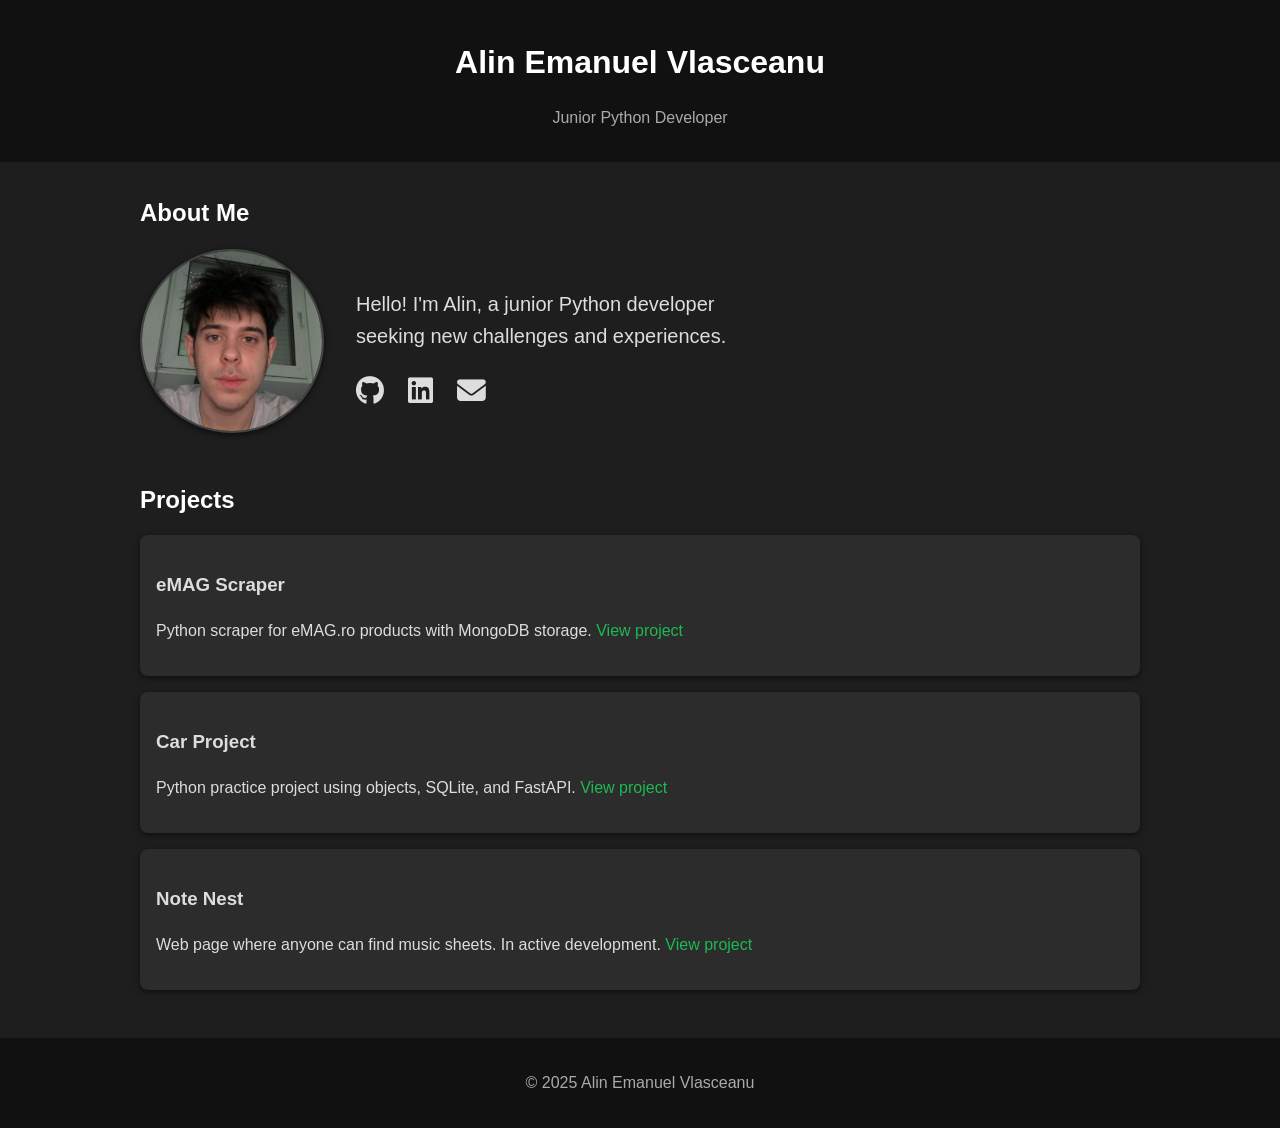
==== index.html @ d456088d "Update and rename home.html to index.html" ====
<!DOCTYPE html>
<html lang="en">
<head>
  <link rel="stylesheet" href="https://cdnjs.cloudflare.com/ajax/libs/font-awesome/6.5.0/css/all.min.css">
  <meta charset="UTF-8" />
  <meta name="viewport" content="width=device-width, initial-scale=1.0" />
  <title>My Portfolio</title>
  <style>
    /* General */
    body {
      font-family: Arial, sans-serif;
      margin: 0;
      line-height: 1.6;
      background: #1e1e1e; /* dark background */
      color: #ddd; /* light text */
    }

    header {
      background: #111;
      color: #fff;
      padding: 1rem 2rem;
      text-align: center;
    }

    header p {
      color: #aaa;
      margin-top: 0.3rem;
    }

    .container {
      max-width: 1000px;
      margin: 2rem auto;
      padding: 0 1rem;
    }

    h1, h2 {
      margin-bottom: 1rem;
      color: #fff;
    }

    section {
      margin-bottom: 3rem;
    }

    /* About section */
    .about {
      display: flex;
      align-items: center;
      gap: 2rem;
      flex-wrap: wrap;
      margin-top: 1rem;
    }

    .about img {
      width: 180px;
      height: 180px;
      border-radius: 50%;
      object-fit: cover;
      box-shadow: 0 2px 6px rgba(0,0,0,0.6);
      border: 2px solid #444;
    }

    .about-text p {
      font-size: 1.25rem;
      line-height: 1.6;
      margin-bottom: 1rem;
    }

    /* Social icons */
    .social-icons a {
      text-decoration: none;
      color: #ddd;
      margin-right: 1rem;
      font-size: 1.8rem;
      transition: color 0.3s;
    }

    .social-icons a:hover { opacity: 0.8; }
    .social-icons a:nth-child(1):hover { color: #000; } /* GitHub black on hover */
    .social-icons a:nth-child(2):hover { color: #0077b5; } /* LinkedIn blue */
    .social-icons a:nth-child(3):hover { color: #d44638; } /* Gmail red */

    /* Projects */
    .project {
      background: #2c2c2c; /* darker gray */
      padding: 1rem;
      margin-bottom: 1rem;
      border-radius: 8px;
      box-shadow: 0 2px 6px rgba(0,0,0,0.5);
    }

    .project a {
      color: #1db954; /* green links */
      text-decoration: none;
    }

    .project a:hover {
      text-decoration: underline;
    }

    /* Footer */
    footer {
      text-align: center;
      background: #111;
      color: #aaa;
      padding: 1rem;
      margin-top: 2rem;
    }
  </style>
</head>
<body>
<header>
  <h1>Alin Emanuel Vlasceanu</h1>
  <p>Junior Python Developer</p>
</header>
<div class="container">
  <section id="about">
    <h2>About Me</h2>
    <div class="about">
      <img src="124936484.jpg" alt="My Photo">
      <div class="about-text">
        <p>
          Hello! I'm Alin, a junior Python developer<br>
          seeking new challenges and experiences.
        </p>
        <div class="social-icons">
          <a href="https://github.com/AlinCqe" target="_blank">
            <i class="fab fa-github"></i>
          </a>
          <a href="https://www.linkedin.com/in/alin-emanuel-vlasceanu-a60a152b3/" target="_blank">
            <i class="fab fa-linkedin"></i>
          </a>
          <a href="mailto:alinemanuelv@gmail.com" target="_blank">
            <i class="fas fa-envelope"></i>
          </a>
        </div>
      </div>
    </div>
  </section>

  <section id="projects">
    <h2>Projects</h2>
    <div class="project">
      <h3>eMAG Scraper</h3>
      <p>Python scraper for eMAG.ro products with MongoDB storage. <a href="https://github.com/AlinCqe/eMAG-scraper">View project</a></p>
    </div>
    <div class="project">
      <h3>Car Project</h3>
      <p>Python practice project using objects, SQLite, and FastAPI. <a href="https://github.com/AlinCqe/car-project">View project</a></p>
    </div>
    <div class="project">
      <h3>Note Nest</h3>
      <p>Web page where anyone can find music sheets. In active development. <a href="https://github.com/AlinCqe/Note-Nest">View project</a></p>
    </div>
  </section>
</div>

<footer>
  <p>&copy; 2025 Alin Emanuel Vlasceanu</p>
</footer>
</body>
</html>
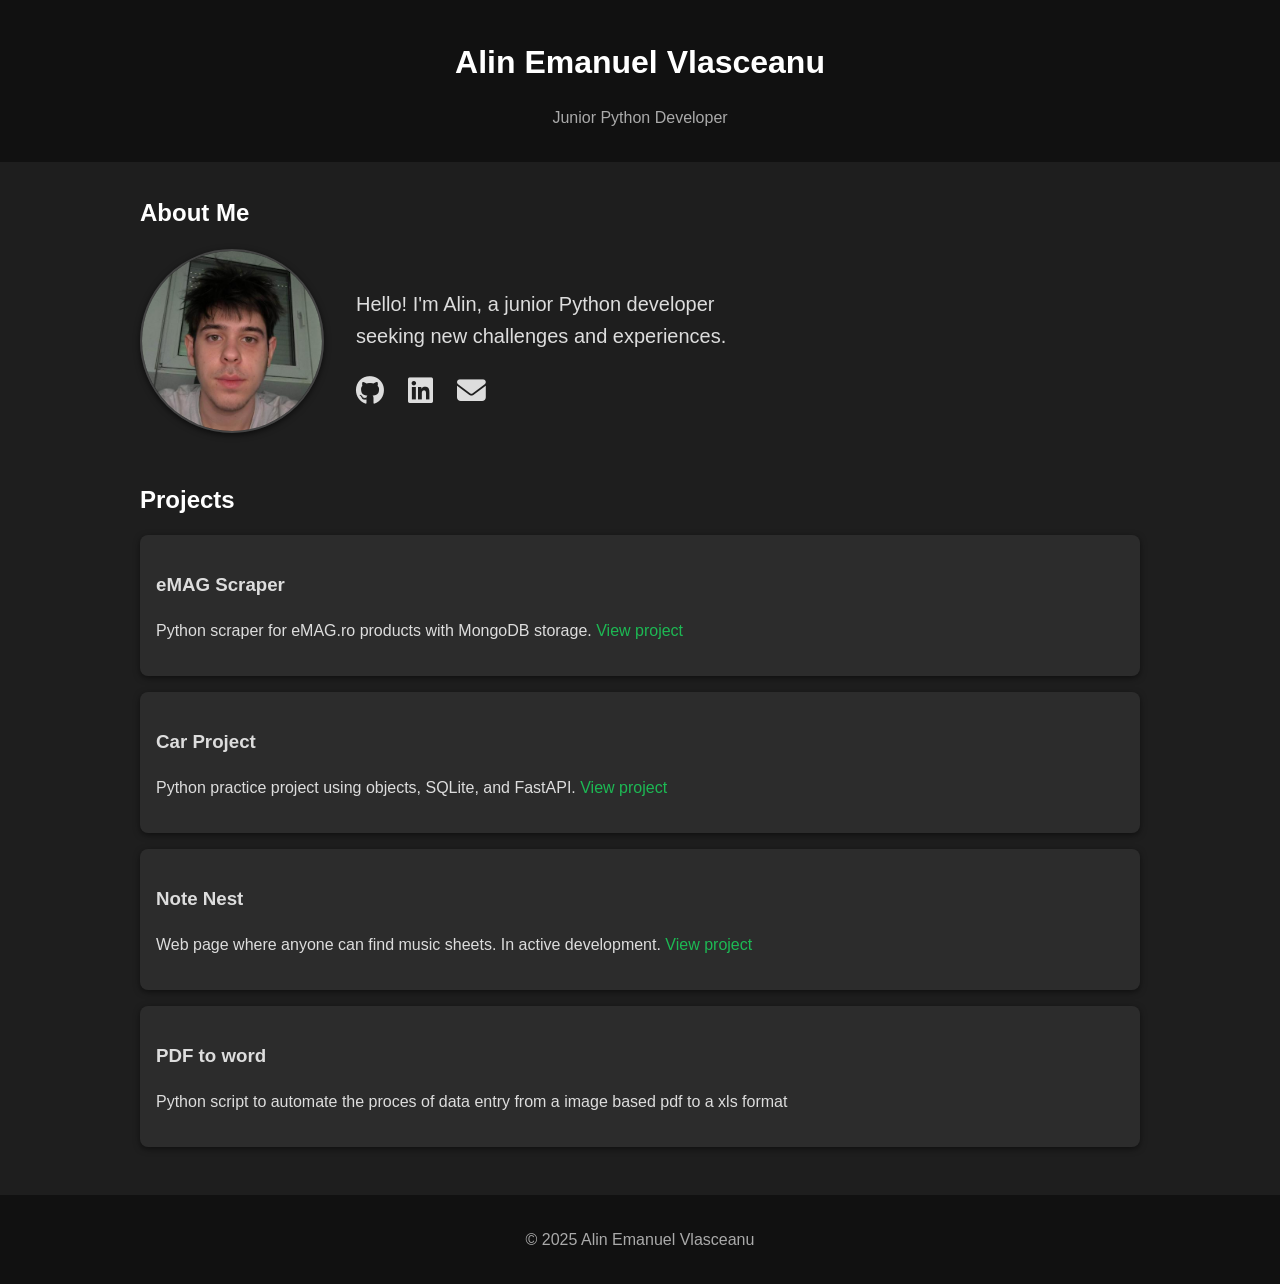
==== commit 5b0f5c38: "Update projects section in index.html Added a new project section for 'PDF to word' script." ====
--- a/index.html
+++ b/index.html
@@ -152,6 +152,10 @@
       <h3>Note Nest</h3>
       <p>Web page where anyone can find music sheets. In active development. <a href="https://github.com/AlinCqe/Note-Nest">View project</a></p>
     </div>
+    <div class="project">
+      <h3>PDF to word</h3>
+      <p>Python script to automate the proces of data entry from a image based pdf to a xls format</p>
+    </div>
   </section>
 </div>
 
@@ -160,3 +164,4 @@
 </footer>
 </body>
 </html>
+
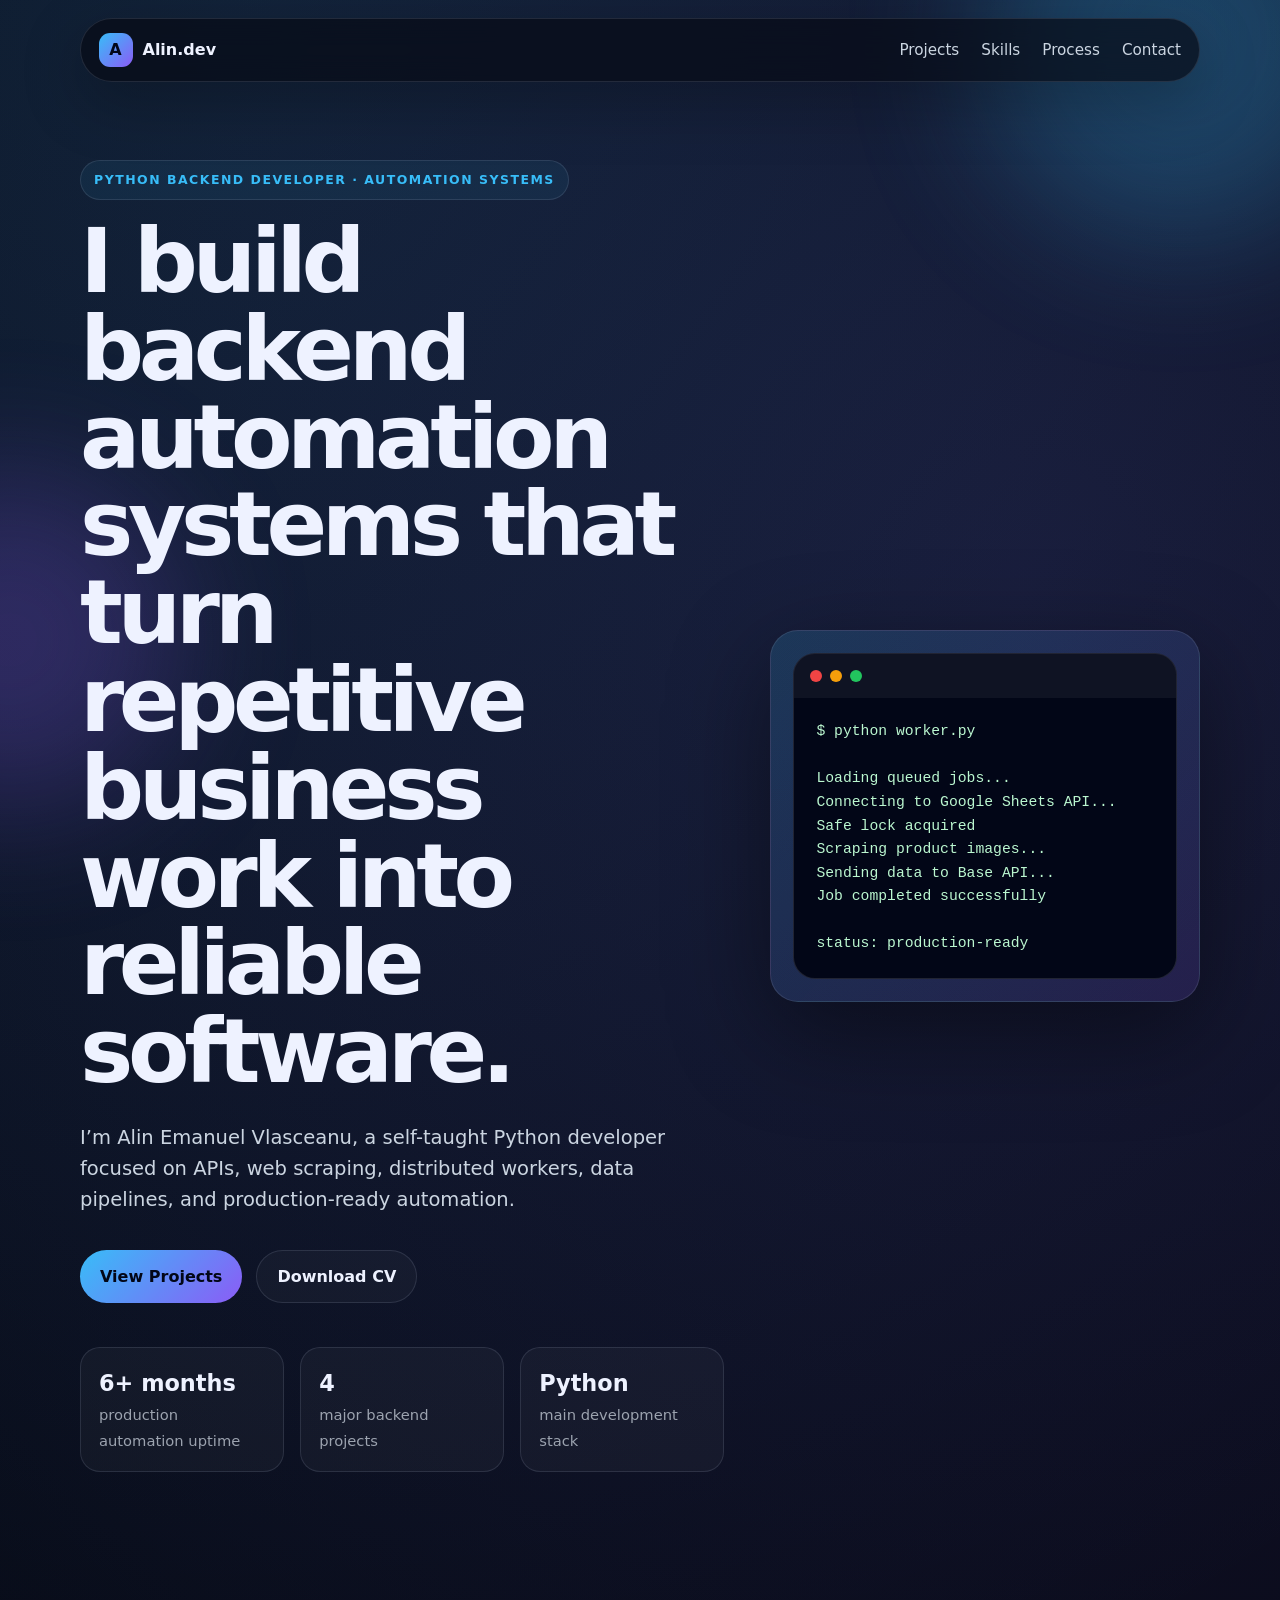
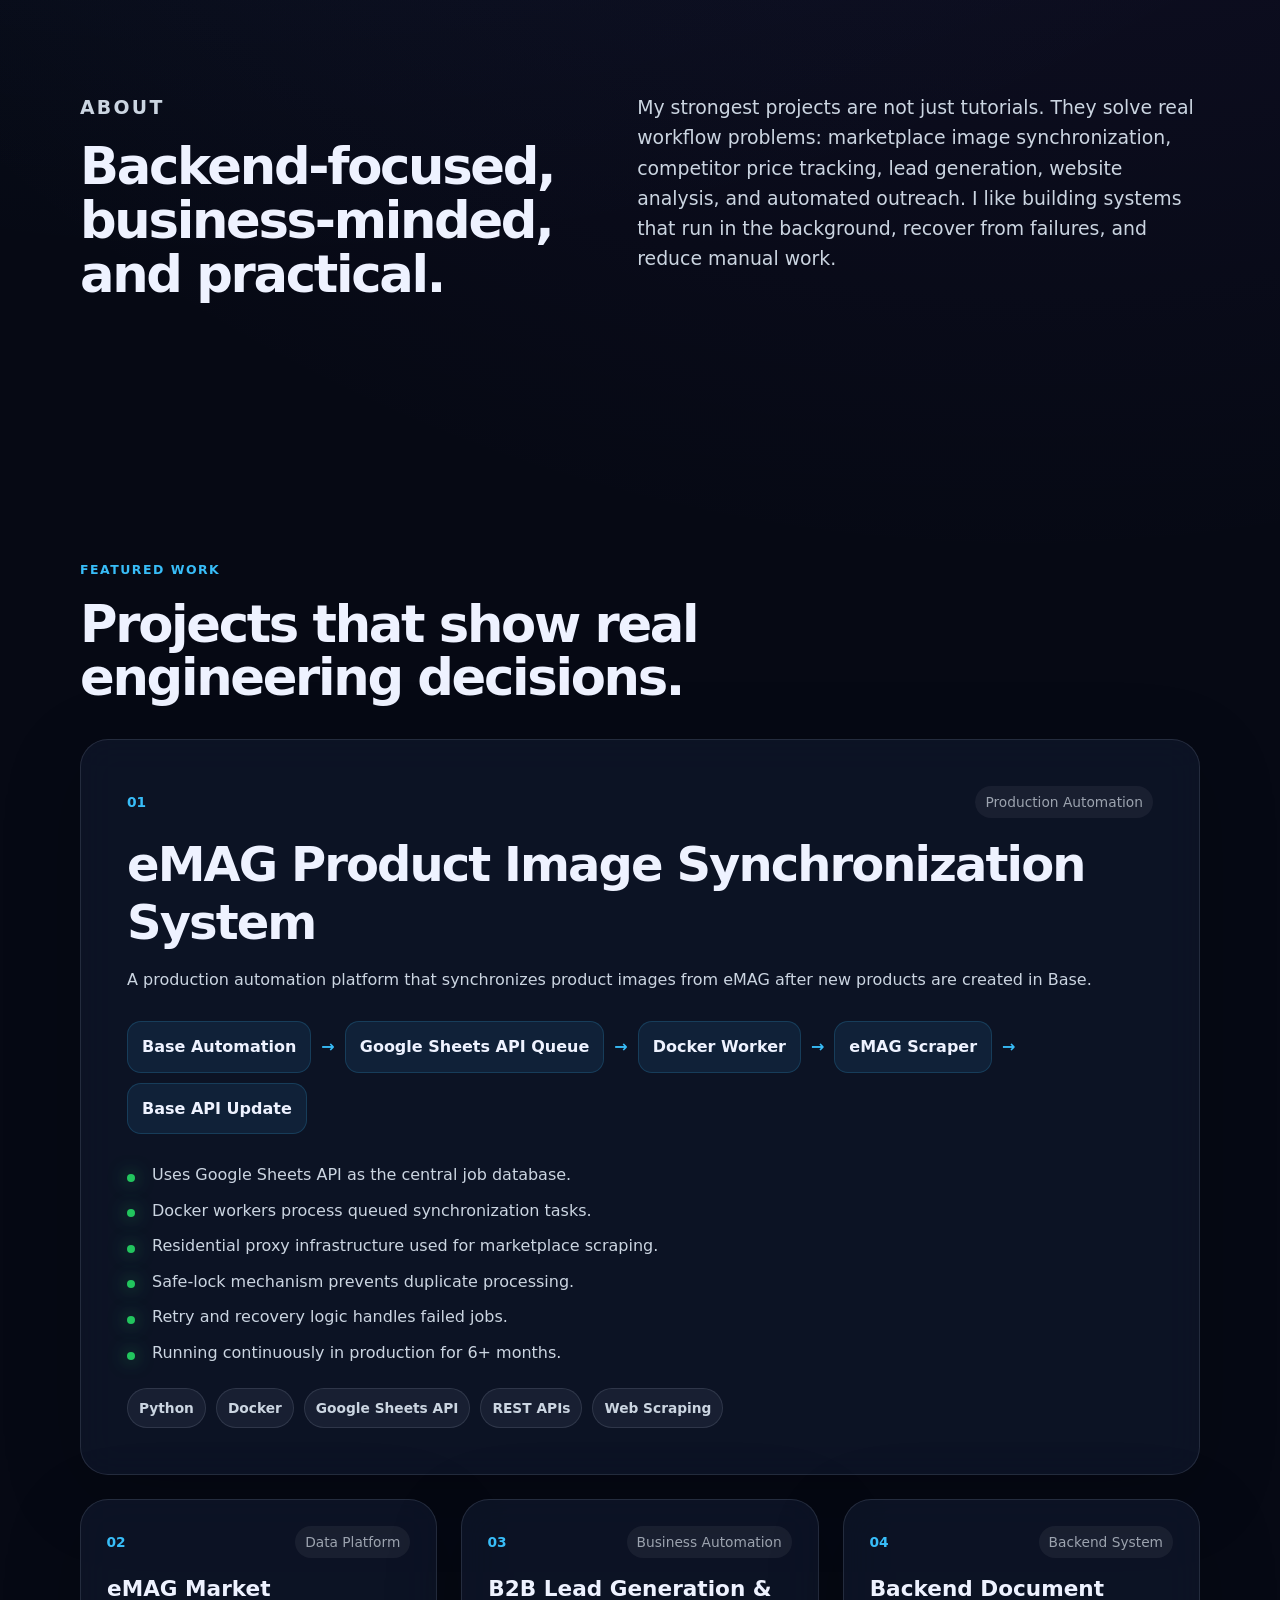
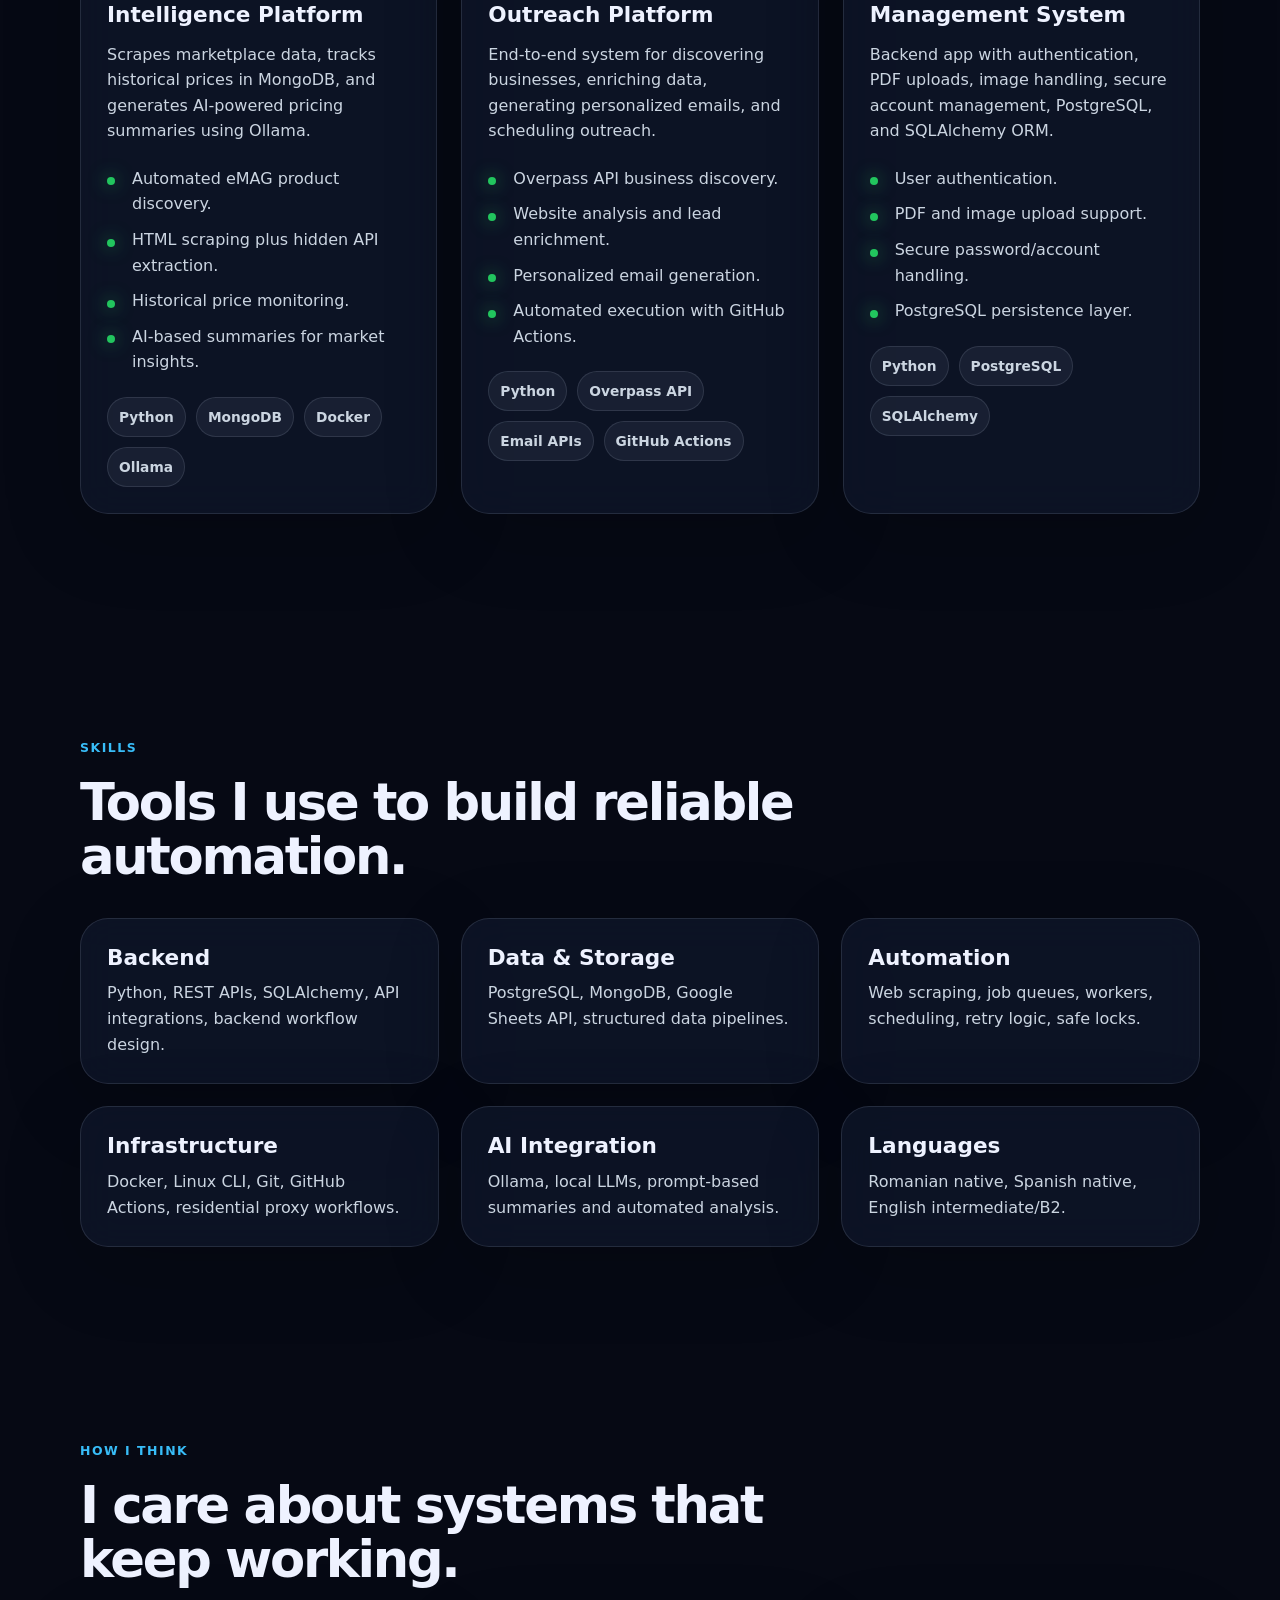
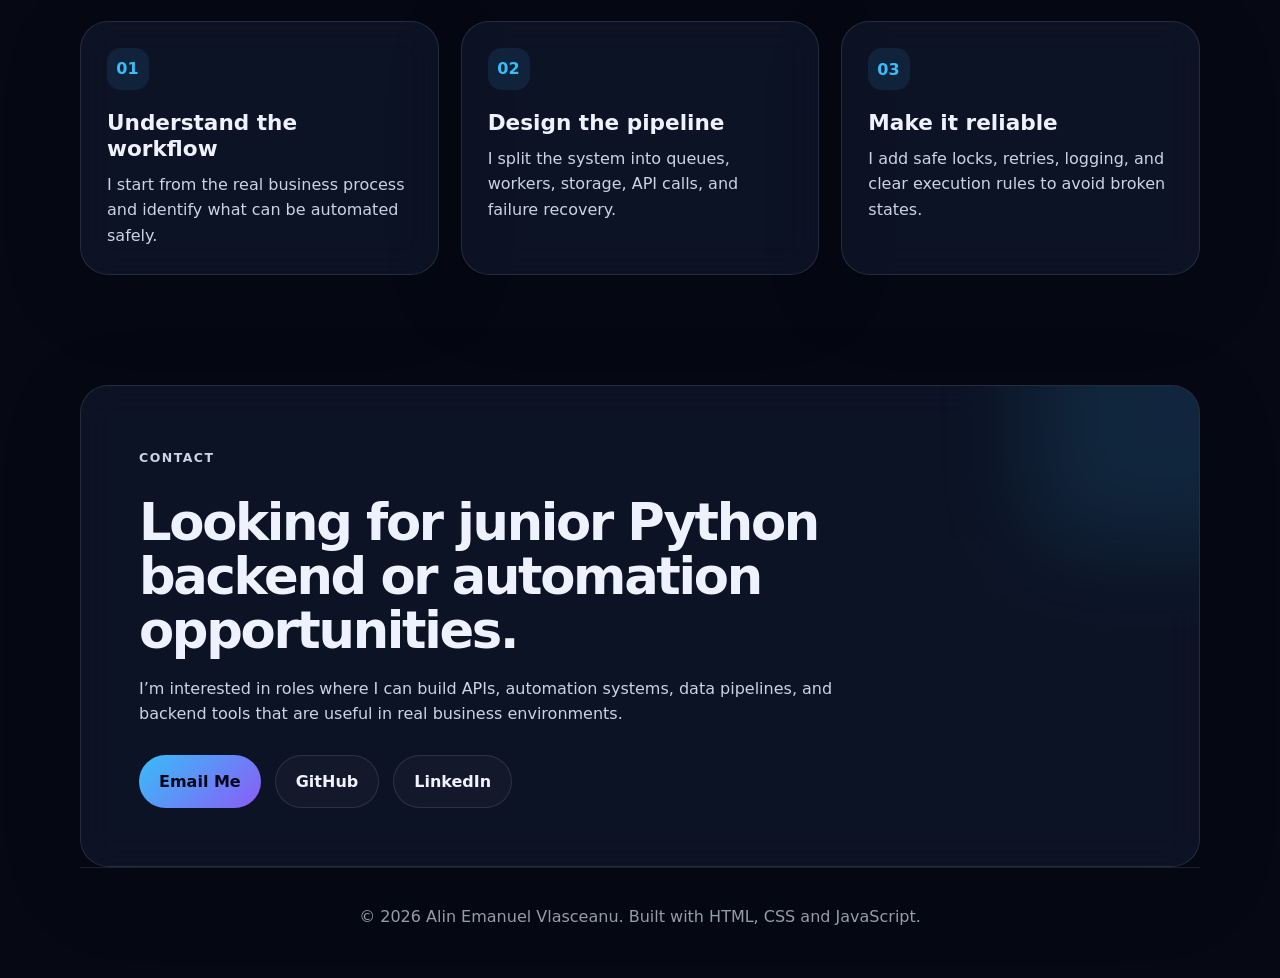
==== commit 5247bd96: "Initial commit" ====
--- a/index.html
+++ b/index.html
@@ -1,167 +1,308 @@
-<!DOCTYPE html>
-<html lang="en">
-<head>
-  <link rel="stylesheet" href="https://cdnjs.cloudflare.com/ajax/libs/font-awesome/6.5.0/css/all.min.css">
-  <meta charset="UTF-8" />
-  <meta name="viewport" content="width=device-width, initial-scale=1.0" />
-  <title>My Portfolio</title>
-  <style>
-    /* General */
-    body {
-      font-family: Arial, sans-serif;
-      margin: 0;
-      line-height: 1.6;
-      background: #1e1e1e; /* dark background */
-      color: #ddd; /* light text */
-    }
-
-    header {
-      background: #111;
-      color: #fff;
-      padding: 1rem 2rem;
-      text-align: center;
-    }
-
-    header p {
-      color: #aaa;
-      margin-top: 0.3rem;
-    }
-
-    .container {
-      max-width: 1000px;
-      margin: 2rem auto;
-      padding: 0 1rem;
-    }
-
-    h1, h2 {
-      margin-bottom: 1rem;
-      color: #fff;
-    }
-
-    section {
-      margin-bottom: 3rem;
-    }
-
-    /* About section */
-    .about {
-      display: flex;
-      align-items: center;
-      gap: 2rem;
-      flex-wrap: wrap;
-      margin-top: 1rem;
-    }
-
-    .about img {
-      width: 180px;
-      height: 180px;
-      border-radius: 50%;
-      object-fit: cover;
-      box-shadow: 0 2px 6px rgba(0,0,0,0.6);
-      border: 2px solid #444;
-    }
-
-    .about-text p {
-      font-size: 1.25rem;
-      line-height: 1.6;
-      margin-bottom: 1rem;
-    }
-
-    /* Social icons */
-    .social-icons a {
-      text-decoration: none;
-      color: #ddd;
-      margin-right: 1rem;
-      font-size: 1.8rem;
-      transition: color 0.3s;
-    }
-
-    .social-icons a:hover { opacity: 0.8; }
-    .social-icons a:nth-child(1):hover { color: #000; } /* GitHub black on hover */
-    .social-icons a:nth-child(2):hover { color: #0077b5; } /* LinkedIn blue */
-    .social-icons a:nth-child(3):hover { color: #d44638; } /* Gmail red */
-
-    /* Projects */
-    .project {
-      background: #2c2c2c; /* darker gray */
-      padding: 1rem;
-      margin-bottom: 1rem;
-      border-radius: 8px;
-      box-shadow: 0 2px 6px rgba(0,0,0,0.5);
-    }
-
-    .project a {
-      color: #1db954; /* green links */
-      text-decoration: none;
-    }
-
-    .project a:hover {
-      text-decoration: underline;
-    }
-
-    /* Footer */
-    footer {
-      text-align: center;
-      background: #111;
-      color: #aaa;
-      padding: 1rem;
-      margin-top: 2rem;
-    }
-  </style>
-</head>
-<body>
-<header>
-  <h1>Alin Emanuel Vlasceanu</h1>
-  <p>Junior Python Developer</p>
-</header>
-<div class="container">
-  <section id="about">
-    <h2>About Me</h2>
-    <div class="about">
-      <img src="124936484.jpg" alt="My Photo">
-      <div class="about-text">
-        <p>
-          Hello! I'm Alin, a junior Python developer<br>
-          seeking new challenges and experiences.
-        </p>
-        <div class="social-icons">
-          <a href="https://github.com/AlinCqe" target="_blank">
-            <i class="fab fa-github"></i>
-          </a>
-          <a href="https://www.linkedin.com/in/alin-emanuel-vlasceanu-a60a152b3/" target="_blank">
-            <i class="fab fa-linkedin"></i>
-          </a>
-          <a href="mailto:alinemanuelv@gmail.com" target="_blank">
-            <i class="fas fa-envelope"></i>
-          </a>
-        </div>
-      </div>
-    </div>
-  </section>
-
-  <section id="projects">
-    <h2>Projects</h2>
-    <div class="project">
-      <h3>eMAG Scraper</h3>
-      <p>Python scraper for eMAG.ro products with MongoDB storage. <a href="https://github.com/AlinCqe/eMAG-scraper">View project</a></p>
-    </div>
-    <div class="project">
-      <h3>Car Project</h3>
-      <p>Python practice project using objects, SQLite, and FastAPI. <a href="https://github.com/AlinCqe/car-project">View project</a></p>
-    </div>
-    <div class="project">
-      <h3>Note Nest</h3>
-      <p>Web page where anyone can find music sheets. In active development. <a href="https://github.com/AlinCqe/Note-Nest">View project</a></p>
-    </div>
-    <div class="project">
-      <h3>PDF to word</h3>
-      <p>Python script to automate the proces of data entry from a image based pdf to a xls format</p>
-    </div>
-  </section>
-</div>
-
-<footer>
-  <p>&copy; 2025 Alin Emanuel Vlasceanu</p>
-</footer>
-</body>
-</html>
-
+<!DOCTYPE html>
+<html lang="en">
+<head>
+  <meta charset="UTF-8" />
+  <meta name="viewport" content="width=device-width, initial-scale=1.0" />
+
+  <title>Alin Emanuel Vlasceanu | Python Backend Developer</title>
+
+  <meta name="description" content="Portfolio of Alin Emanuel Vlasceanu, Python Backend Developer focused on backend automation, web scraping, APIs, distributed workers, and data systems." />
+
+  <link rel="stylesheet" href="style.css" />
+</head>
+<body>
+
+  <div class="page-glow page-glow-one"></div>
+  <div class="page-glow page-glow-two"></div>
+
+  <header class="site-header">
+    <a href="#" class="brand">
+      <span class="brand-mark">A</span>
+      <span>Alin.dev</span>
+    </a>
+
+    <button class="menu-button" id="menuButton" aria-label="Open menu">
+      <span></span>
+      <span></span>
+    </button>
+
+    <nav class="nav" id="nav">
+      <a href="#projects">Projects</a>
+      <a href="#skills">Skills</a>
+      <a href="#process">Process</a>
+      <a href="#contact">Contact</a>
+    </nav>
+  </header>
+
+  <main>
+
+    <section class="hero section">
+      <div class="hero-content reveal">
+        <p class="pill">Python Backend Developer · Automation Systems</p>
+
+        <h1>
+          I build backend automation systems that turn repetitive business work into reliable software.
+        </h1>
+
+        <p class="hero-text">
+          I’m Alin Emanuel Vlasceanu, a self-taught Python developer focused on APIs,
+          web scraping, distributed workers, data pipelines, and production-ready automation.
+        </p>
+
+        <div class="hero-actions">
+          <a href="#projects" class="button primary">View Projects</a>
+          <a href="./Alin_Emanuel_Vlasceanu_CV_Professional.pdf" download class="button secondary">Download CV</a>
+        </div>
+
+        <div class="hero-stats">
+          <div>
+            <strong>6+ months</strong>
+            <span>production automation uptime</span>
+          </div>
+          <div>
+            <strong>4</strong>
+            <span>major backend projects</span>
+          </div>
+          <div>
+            <strong>Python</strong>
+            <span>main development stack</span>
+          </div>
+        </div>
+      </div>
+
+      <div class="hero-card reveal">
+        <div class="terminal">
+          <div class="terminal-top">
+            <span></span><span></span><span></span>
+          </div>
+          <pre><code>$ python worker.py
+
+Loading queued jobs...
+Connecting to Google Sheets API...
+Safe lock acquired
+Scraping product images...
+Sending data to Base API...
+Job completed successfully
+
+status: production-ready</code></pre>
+        </div>
+      </div>
+    </section>
+
+    <section class="section intro reveal">
+      <div class="section-heading">
+        <p class="eyebrow">About</p>
+        <h2>Backend-focused, business-minded, and practical.</h2>
+      </div>
+
+      <p>
+        My strongest projects are not just tutorials. They solve real workflow problems:
+        marketplace image synchronization, competitor price tracking, lead generation,
+        website analysis, and automated outreach. I like building systems that run in the
+        background, recover from failures, and reduce manual work.
+      </p>
+    </section>
+
+    <section id="projects" class="section">
+      <div class="section-heading reveal">
+        <p class="eyebrow">Featured Work</p>
+        <h2>Projects that show real engineering decisions.</h2>
+      </div>
+
+      <div class="project-showcase">
+
+        <article class="project-large reveal">
+          <div class="project-meta">
+            <span class="project-number">01</span>
+            <span class="project-type">Production Automation</span>
+          </div>
+
+          <h3>eMAG Product Image Synchronization System</h3>
+
+          <p>
+            A production automation platform that synchronizes product images from eMAG
+            after new products are created in Base.
+          </p>
+
+          <div class="architecture">
+            <div>Base Automation</div>
+            <span>→</span>
+            <div>Google Sheets API Queue</div>
+            <span>→</span>
+            <div>Docker Worker</div>
+            <span>→</span>
+            <div>eMAG Scraper</div>
+            <span>→</span>
+            <div>Base API Update</div>
+          </div>
+
+          <ul class="clean-list">
+            <li>Uses Google Sheets API as the central job database.</li>
+            <li>Docker workers process queued synchronization tasks.</li>
+            <li>Residential proxy infrastructure used for marketplace scraping.</li>
+            <li>Safe-lock mechanism prevents duplicate processing.</li>
+            <li>Retry and recovery logic handles failed jobs.</li>
+            <li>Running continuously in production for 6+ months.</li>
+          </ul>
+
+          <div class="tech-row">
+            <span>Python</span>
+            <span>Docker</span>
+            <span>Google Sheets API</span>
+            <span>REST APIs</span>
+            <span>Web Scraping</span>
+          </div>
+        </article>
+
+        <div class="project-grid">
+
+          <article class="project-card reveal">
+            <div class="project-meta">
+              <span class="project-number">02</span>
+              <span class="project-type">Data Platform</span>
+            </div>
+            <h3>eMAG Market Intelligence Platform</h3>
+            <p>
+              Scrapes marketplace data, tracks historical prices in MongoDB,
+              and generates AI-powered pricing summaries using Ollama.
+            </p>
+            <ul class="clean-list">
+              <li>Automated eMAG product discovery.</li>
+              <li>HTML scraping plus hidden API extraction.</li>
+              <li>Historical price monitoring.</li>
+              <li>AI-based summaries for market insights.</li>
+            </ul>
+            <div class="tech-row">
+              <span>Python</span><span>MongoDB</span><span>Docker</span><span>Ollama</span>
+            </div>
+          </article>
+
+          <article class="project-card reveal">
+            <div class="project-meta">
+              <span class="project-number">03</span>
+              <span class="project-type">Business Automation</span>
+            </div>
+            <h3>B2B Lead Generation & Outreach Platform</h3>
+            <p>
+              End-to-end system for discovering businesses, enriching data,
+              generating personalized emails, and scheduling outreach.
+            </p>
+            <ul class="clean-list">
+              <li>Overpass API business discovery.</li>
+              <li>Website analysis and lead enrichment.</li>
+              <li>Personalized email generation.</li>
+              <li>Automated execution with GitHub Actions.</li>
+            </ul>
+            <div class="tech-row">
+              <span>Python</span><span>Overpass API</span><span>Email APIs</span><span>GitHub Actions</span>
+            </div>
+          </article>
+
+          <article class="project-card reveal">
+            <div class="project-meta">
+              <span class="project-number">04</span>
+              <span class="project-type">Backend System</span>
+            </div>
+            <h3>Backend Document Management System</h3>
+            <p>
+              Backend app with authentication, PDF uploads, image handling,
+              secure account management, PostgreSQL, and SQLAlchemy ORM.
+            </p>
+            <ul class="clean-list">
+              <li>User authentication.</li>
+              <li>PDF and image upload support.</li>
+              <li>Secure password/account handling.</li>
+              <li>PostgreSQL persistence layer.</li>
+            </ul>
+            <div class="tech-row">
+              <span>Python</span><span>PostgreSQL</span><span>SQLAlchemy</span>
+            </div>
+          </article>
+
+        </div>
+      </div>
+    </section>
+
+    <section id="skills" class="section">
+      <div class="section-heading reveal">
+        <p class="eyebrow">Skills</p>
+        <h2>Tools I use to build reliable automation.</h2>
+      </div>
+
+      <div class="skills-grid">
+        <div class="skill reveal">
+          <h3>Backend</h3>
+          <p>Python, REST APIs, SQLAlchemy, API integrations, backend workflow design.</p>
+        </div>
+        <div class="skill reveal">
+          <h3>Data & Storage</h3>
+          <p>PostgreSQL, MongoDB, Google Sheets API, structured data pipelines.</p>
+        </div>
+        <div class="skill reveal">
+          <h3>Automation</h3>
+          <p>Web scraping, job queues, workers, scheduling, retry logic, safe locks.</p>
+        </div>
+        <div class="skill reveal">
+          <h3>Infrastructure</h3>
+          <p>Docker, Linux CLI, Git, GitHub Actions, residential proxy workflows.</p>
+        </div>
+        <div class="skill reveal">
+          <h3>AI Integration</h3>
+          <p>Ollama, local LLMs, prompt-based summaries and automated analysis.</p>
+        </div>
+        <div class="skill reveal">
+          <h3>Languages</h3>
+          <p>Romanian native, Spanish native, English intermediate/B2.</p>
+        </div>
+      </div>
+    </section>
+
+    <section id="process" class="section process">
+      <div class="section-heading reveal">
+        <p class="eyebrow">How I Think</p>
+        <h2>I care about systems that keep working.</h2>
+      </div>
+
+      <div class="process-grid">
+        <div class="process-step reveal">
+          <span>01</span>
+          <h3>Understand the workflow</h3>
+          <p>I start from the real business process and identify what can be automated safely.</p>
+        </div>
+        <div class="process-step reveal">
+          <span>02</span>
+          <h3>Design the pipeline</h3>
+          <p>I split the system into queues, workers, storage, API calls, and failure recovery.</p>
+        </div>
+        <div class="process-step reveal">
+          <span>03</span>
+          <h3>Make it reliable</h3>
+          <p>I add safe locks, retries, logging, and clear execution rules to avoid broken states.</p>
+        </div>
+      </div>
+    </section>
+
+    <section id="contact" class="section contact reveal">
+      <p class="eyebrow">Contact</p>
+      <h2>Looking for junior Python backend or automation opportunities.</h2>
+      <p>
+        I’m interested in roles where I can build APIs, automation systems,
+        data pipelines, and backend tools that are useful in real business environments.
+      </p>
+
+      <div class="contact-actions">
+        <a class="button primary" href="mailto:alinemanuelv@gmail.com">Email Me</a>
+        <a class="button secondary" href="https://github.com/AlinCqe" target="_blank" rel="noopener">GitHub</a>
+        <a class="button secondary" href="https://www.linkedin.com/in/alin-emanuel-vlasceanu-a60a152b3/" target="_blank" rel="noopener">LinkedIn</a>
+      </div>
+    </section>
+
+  </main>
+
+  <footer class="footer">
+    <p>© 2026 Alin Emanuel Vlasceanu. Built with HTML, CSS and JavaScript.</p>
+  </footer>
+
+  <script src="script.js"></script>
+</body>
+</html>
--- a/style.css
+++ b/style.css
@@ -0,0 +1,614 @@
+:root {
+  --bg: #060914;
+  --bg-soft: #0b1020;
+  --card: rgba(15, 23, 42, 0.78);
+  --card-solid: #101827;
+  --text: #eef2ff;
+  --muted: #9ca3af;
+  --muted-2: #cbd5e1;
+  --accent: #38bdf8;
+  --accent-2: #8b5cf6;
+  --green: #22c55e;
+  --border: rgba(148, 163, 184, 0.18);
+  --shadow: 0 30px 100px rgba(0, 0, 0, 0.45);
+  --radius: 28px;
+}
+
+* {
+  box-sizing: border-box;
+  margin: 0;
+  padding: 0;
+}
+
+html {
+  scroll-behavior: smooth;
+}
+
+body {
+  min-height: 100vh;
+  font-family: Inter, ui-sans-serif, system-ui, -apple-system, BlinkMacSystemFont, "Segoe UI", sans-serif;
+  background:
+    radial-gradient(circle at 20% 0%, rgba(56, 189, 248, 0.12), transparent 32%),
+    radial-gradient(circle at 80% 10%, rgba(139, 92, 246, 0.13), transparent 30%),
+    var(--bg);
+  color: var(--text);
+  line-height: 1.6;
+  overflow-x: hidden;
+}
+
+a {
+  color: inherit;
+  text-decoration: none;
+}
+
+.page-glow {
+  position: fixed;
+  pointer-events: none;
+  border-radius: 999px;
+  filter: blur(70px);
+  opacity: 0.25;
+  z-index: -1;
+}
+
+.page-glow-one {
+  width: 400px;
+  height: 400px;
+  background: var(--accent);
+  top: -160px;
+  right: -100px;
+}
+
+.page-glow-two {
+  width: 340px;
+  height: 340px;
+  background: var(--accent-2);
+  bottom: 10%;
+  left: -160px;
+}
+
+.site-header {
+  position: fixed;
+  top: 18px;
+  left: 50%;
+  transform: translateX(-50%);
+  z-index: 50;
+  width: min(1120px, calc(100% - 32px));
+  display: flex;
+  align-items: center;
+  justify-content: space-between;
+  padding: 14px 18px;
+  border: 1px solid var(--border);
+  border-radius: 999px;
+  background: rgba(6, 9, 20, 0.68);
+  backdrop-filter: blur(18px);
+  box-shadow: 0 20px 60px rgba(0, 0, 0, 0.25);
+}
+
+.brand {
+  display: flex;
+  align-items: center;
+  gap: 10px;
+  font-weight: 800;
+}
+
+.brand-mark {
+  width: 34px;
+  height: 34px;
+  display: grid;
+  place-items: center;
+  border-radius: 11px;
+  background: linear-gradient(135deg, var(--accent), var(--accent-2));
+  color: #020617;
+}
+
+.nav {
+  display: flex;
+  align-items: center;
+  gap: 22px;
+  color: var(--muted-2);
+  font-size: 0.95rem;
+}
+
+.nav a {
+  transition: color 0.2s ease;
+}
+
+.nav a:hover {
+  color: var(--accent);
+}
+
+.menu-button {
+  display: none;
+  width: 42px;
+  height: 42px;
+  border: 1px solid var(--border);
+  border-radius: 14px;
+  background: transparent;
+  cursor: pointer;
+}
+
+.menu-button span {
+  display: block;
+  width: 18px;
+  height: 2px;
+  margin: 6px auto;
+  background: var(--text);
+}
+
+.section {
+  width: min(1120px, calc(100% - 32px));
+  margin: 0 auto;
+  padding: 110px 0;
+}
+
+.hero {
+  min-height: 100vh;
+  display: grid;
+  align-items: center;
+  grid-template-columns: 1.2fr 0.8fr;
+  gap: 46px;
+  padding-top: 160px;
+}
+
+.pill,
+.eyebrow {
+  display: inline-flex;
+  width: fit-content;
+  align-items: center;
+  gap: 8px;
+  color: var(--accent);
+  font-weight: 800;
+  text-transform: uppercase;
+  letter-spacing: 0.12em;
+  font-size: 0.78rem;
+  margin-bottom: 18px;
+}
+
+.pill {
+  padding: 9px 13px;
+  border: 1px solid var(--border);
+  border-radius: 999px;
+  background: rgba(56, 189, 248, 0.07);
+}
+
+h1 {
+  max-width: 860px;
+  font-size: clamp(3rem, 7vw, 5.8rem);
+  line-height: 0.98;
+  letter-spacing: -0.06em;
+  margin-bottom: 26px;
+}
+
+h2 {
+  font-size: clamp(2rem, 4vw, 3.6rem);
+  line-height: 1.05;
+  letter-spacing: -0.045em;
+}
+
+h3 {
+  font-size: 1.35rem;
+  line-height: 1.2;
+}
+
+.hero-text {
+  max-width: 740px;
+  color: var(--muted-2);
+  font-size: 1.22rem;
+  margin-bottom: 34px;
+}
+
+.hero-actions,
+.contact-actions {
+  display: flex;
+  flex-wrap: wrap;
+  gap: 14px;
+}
+
+.button {
+  display: inline-flex;
+  justify-content: center;
+  align-items: center;
+  min-height: 48px;
+  padding: 13px 20px;
+  border-radius: 999px;
+  font-weight: 800;
+  transition: transform 0.2s ease, border-color 0.2s ease, background 0.2s ease;
+}
+
+.button:hover {
+  transform: translateY(-2px);
+}
+
+.button.primary {
+  background: linear-gradient(135deg, var(--accent), var(--accent-2));
+  color: #020617;
+}
+
+.button.secondary {
+  border: 1px solid var(--border);
+  color: var(--text);
+  background: rgba(255,255,255,0.03);
+}
+
+.button.secondary:hover {
+  border-color: var(--accent);
+}
+
+.hero-stats {
+  display: grid;
+  grid-template-columns: repeat(3, 1fr);
+  gap: 16px;
+  margin-top: 44px;
+  max-width: 720px;
+}
+
+.hero-stats div {
+  padding: 18px;
+  border: 1px solid var(--border);
+  border-radius: 20px;
+  background: rgba(255, 255, 255, 0.035);
+}
+
+.hero-stats strong {
+  display: block;
+  font-size: 1.4rem;
+}
+
+.hero-stats span {
+  color: var(--muted);
+  font-size: 0.92rem;
+}
+
+.hero-card {
+  padding: 22px;
+  border-radius: var(--radius);
+  background: linear-gradient(135deg, rgba(56,189,248,0.16), rgba(139,92,246,0.14));
+  border: 1px solid var(--border);
+  box-shadow: var(--shadow);
+}
+
+.terminal {
+  overflow: hidden;
+  border-radius: 22px;
+  background: #020617;
+  border: 1px solid rgba(255,255,255,0.12);
+}
+
+.terminal-top {
+  display: flex;
+  gap: 8px;
+  padding: 16px;
+  background: rgba(255,255,255,0.05);
+}
+
+.terminal-top span {
+  width: 12px;
+  height: 12px;
+  border-radius: 50%;
+  background: var(--muted);
+}
+
+.terminal-top span:first-child { background: #ef4444; }
+.terminal-top span:nth-child(2) { background: #f59e0b; }
+.terminal-top span:nth-child(3) { background: #22c55e; }
+
+pre {
+  white-space: pre-wrap;
+  padding: 22px;
+  color: #bbf7d0;
+  font-size: 0.92rem;
+}
+
+.intro {
+  display: grid;
+  grid-template-columns: 0.95fr 1.05fr;
+  gap: 48px;
+  align-items: start;
+}
+
+.intro p {
+  color: var(--muted-2);
+  font-size: 1.18rem;
+}
+
+.section-heading {
+  margin-bottom: 34px;
+}
+
+.section-heading h2 {
+  max-width: 820px;
+}
+
+.project-showcase {
+  display: grid;
+  gap: 24px;
+}
+
+.project-large,
+.project-card,
+.skill,
+.process-step,
+.contact {
+  position: relative;
+  border: 1px solid var(--border);
+  border-radius: var(--radius);
+  background: var(--card);
+  box-shadow: 0 20px 80px rgba(0,0,0,0.18);
+  backdrop-filter: blur(18px);
+}
+
+.project-large {
+  padding: clamp(28px, 5vw, 46px);
+}
+
+.project-grid {
+  display: grid;
+  grid-template-columns: repeat(3, 1fr);
+  gap: 24px;
+}
+
+.project-card,
+.skill,
+.process-step {
+  padding: 26px;
+}
+
+.project-meta {
+  display: flex;
+  justify-content: space-between;
+  gap: 18px;
+  align-items: center;
+  color: var(--muted);
+  margin-bottom: 18px;
+  font-size: 0.86rem;
+}
+
+.project-number {
+  color: var(--accent);
+  font-weight: 900;
+}
+
+.project-type {
+  padding: 5px 10px;
+  border-radius: 999px;
+  background: rgba(255,255,255,0.055);
+}
+
+.project-large h3 {
+  font-size: clamp(1.9rem, 4vw, 3rem);
+  letter-spacing: -0.04em;
+  margin-bottom: 16px;
+}
+
+.project-card h3 {
+  margin-bottom: 14px;
+}
+
+.project-large p,
+.project-card p,
+.skill p,
+.process-step p,
+.contact p {
+  color: var(--muted-2);
+}
+
+.architecture {
+  display: flex;
+  flex-wrap: wrap;
+  gap: 10px;
+  align-items: center;
+  margin: 28px 0;
+}
+
+.architecture div {
+  padding: 12px 14px;
+  border-radius: 14px;
+  background: rgba(56, 189, 248, 0.09);
+  border: 1px solid rgba(56, 189, 248, 0.18);
+  font-weight: 750;
+}
+
+.architecture span {
+  color: var(--accent);
+  font-weight: 900;
+}
+
+.clean-list {
+  display: grid;
+  gap: 10px;
+  margin: 22px 0;
+  padding-left: 0;
+  list-style: none;
+}
+
+.clean-list li {
+  position: relative;
+  padding-left: 25px;
+  color: var(--muted-2);
+}
+
+.clean-list li::before {
+  content: "";
+  position: absolute;
+  left: 0;
+  top: 0.72em;
+  width: 8px;
+  height: 8px;
+  border-radius: 50%;
+  background: var(--green);
+  box-shadow: 0 0 18px rgba(34, 197, 94, 0.8);
+}
+
+.tech-row {
+  display: flex;
+  flex-wrap: wrap;
+  gap: 10px;
+  margin-top: 22px;
+}
+
+.tech-row span {
+  padding: 8px 11px;
+  border-radius: 999px;
+  background: rgba(148, 163, 184, 0.09);
+  color: var(--muted-2);
+  border: 1px solid var(--border);
+  font-size: 0.86rem;
+  font-weight: 700;
+}
+
+.skills-grid {
+  display: grid;
+  grid-template-columns: repeat(3, 1fr);
+  gap: 22px;
+}
+
+.skill h3,
+.process-step h3 {
+  margin-bottom: 10px;
+}
+
+.process {
+  padding-top: 80px;
+}
+
+.process-grid {
+  display: grid;
+  grid-template-columns: repeat(3, 1fr);
+  gap: 22px;
+}
+
+.process-step span {
+  display: inline-grid;
+  place-items: center;
+  width: 42px;
+  height: 42px;
+  margin-bottom: 20px;
+  border-radius: 14px;
+  background: rgba(56, 189, 248, 0.1);
+  color: var(--accent);
+  font-weight: 900;
+}
+
+.contact {
+  padding: clamp(30px, 6vw, 58px);
+  overflow: hidden;
+}
+
+.contact::after {
+  content: "";
+  position: absolute;
+  width: 280px;
+  height: 280px;
+  right: -110px;
+  top: -120px;
+  background: var(--accent);
+  opacity: 0.12;
+  filter: blur(50px);
+}
+
+.contact h2 {
+  max-width: 880px;
+  margin-bottom: 18px;
+}
+
+.contact p {
+  max-width: 720px;
+  margin-bottom: 28px;
+}
+
+.footer {
+  width: min(1120px, calc(100% - 32px));
+  margin: 0 auto;
+  padding: 36px 0 48px;
+  color: var(--muted);
+  text-align: center;
+  border-top: 1px solid var(--border);
+}
+
+.reveal {
+  opacity: 0;
+  transform: translateY(24px);
+  transition: opacity 0.75s ease, transform 0.75s ease;
+}
+
+.reveal.visible {
+  opacity: 1;
+  transform: translateY(0);
+}
+
+@media (max-width: 980px) {
+  .hero,
+  .intro {
+    grid-template-columns: 1fr;
+  }
+
+  .hero {
+    padding-top: 130px;
+  }
+
+  .project-grid,
+  .skills-grid,
+  .process-grid {
+    grid-template-columns: 1fr;
+  }
+
+  .hero-card {
+    max-width: 680px;
+  }
+}
+
+@media (max-width: 760px) {
+  .site-header {
+    border-radius: 24px;
+    align-items: flex-start;
+  }
+
+  .menu-button {
+    display: block;
+  }
+
+  .nav {
+    position: absolute;
+    top: 64px;
+    left: 0;
+    right: 0;
+    display: none;
+    flex-direction: column;
+    align-items: flex-start;
+    padding: 18px;
+    border: 1px solid var(--border);
+    border-radius: 22px;
+    background: rgba(6, 9, 20, 0.95);
+  }
+
+  .nav.open {
+    display: flex;
+  }
+
+  .hero-stats {
+    grid-template-columns: 1fr;
+  }
+
+  h1 {
+    font-size: clamp(2.7rem, 15vw, 4.5rem);
+  }
+
+  .section {
+    padding: 84px 0;
+  }
+}
+
+@media (max-width: 520px) {
+  .architecture {
+    align-items: stretch;
+    flex-direction: column;
+  }
+
+  .architecture span {
+    display: none;
+  }
+
+  pre {
+    font-size: 0.78rem;
+  }
+}
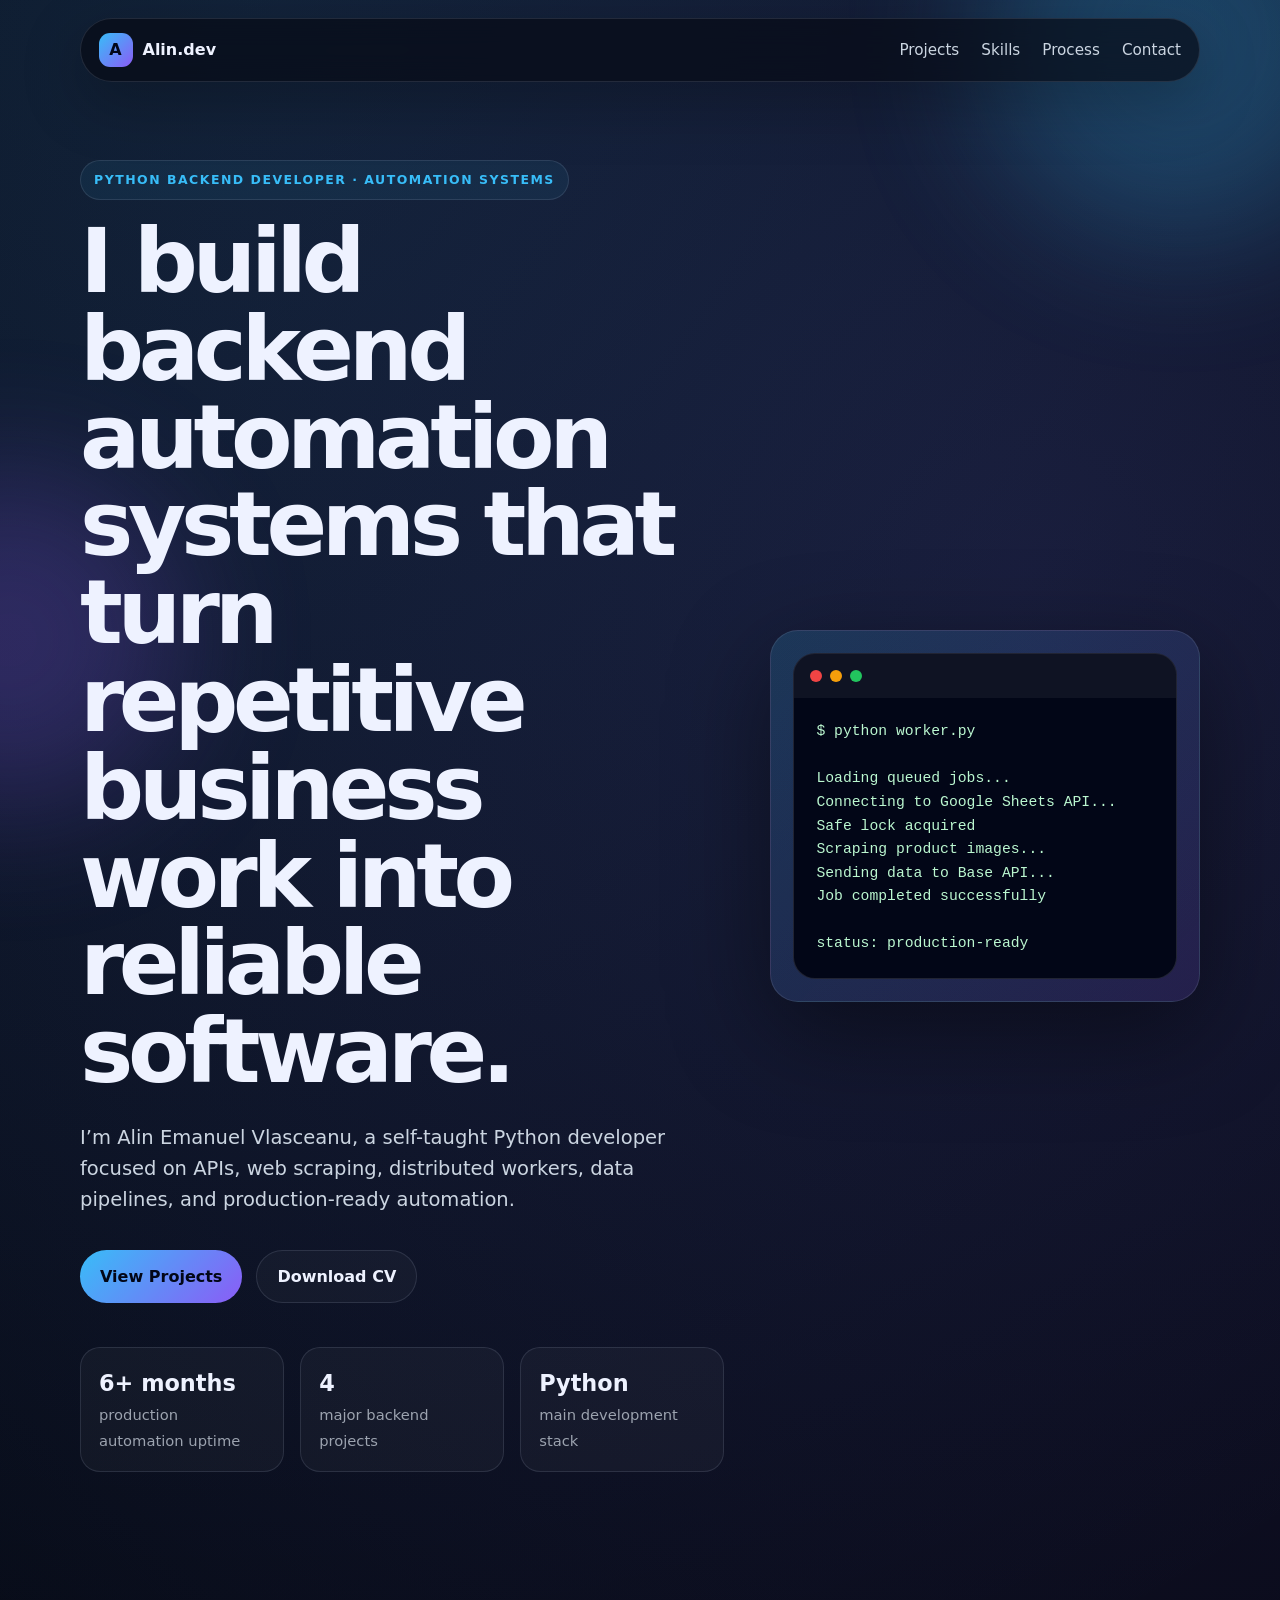
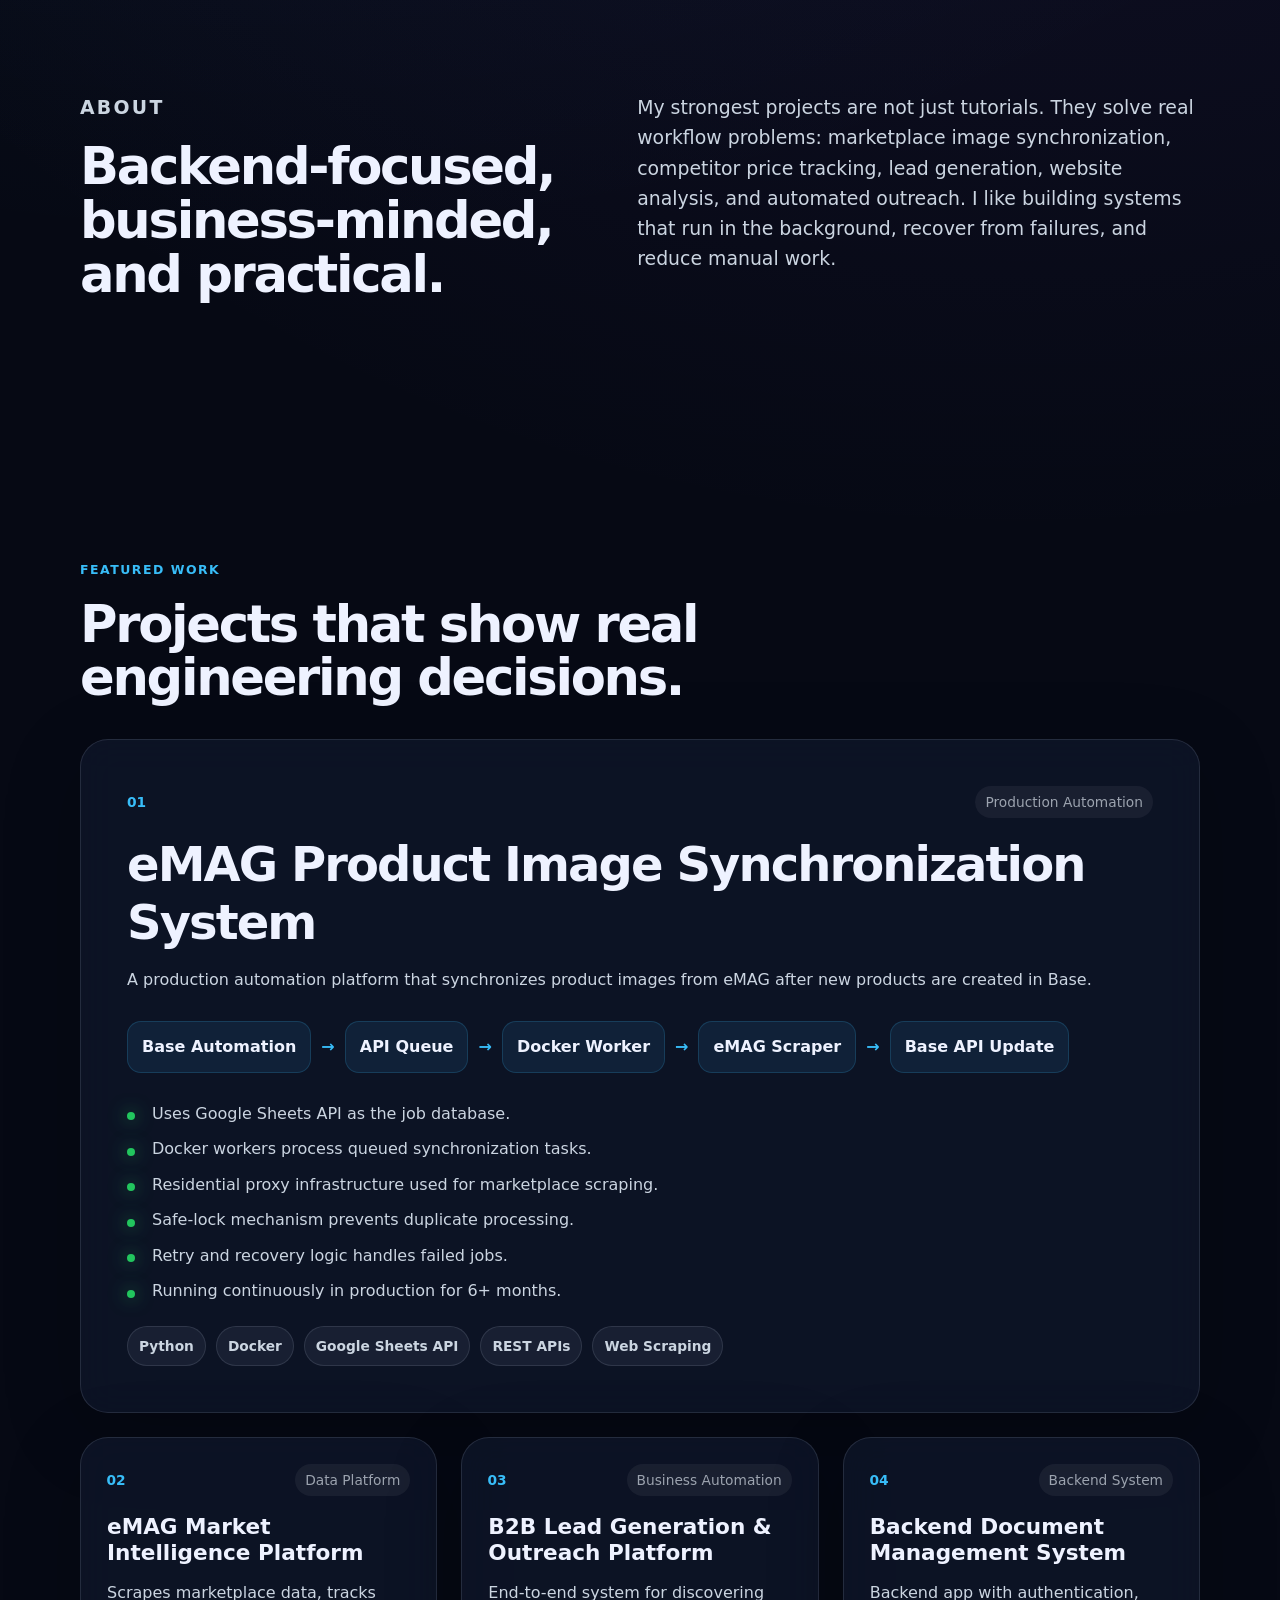
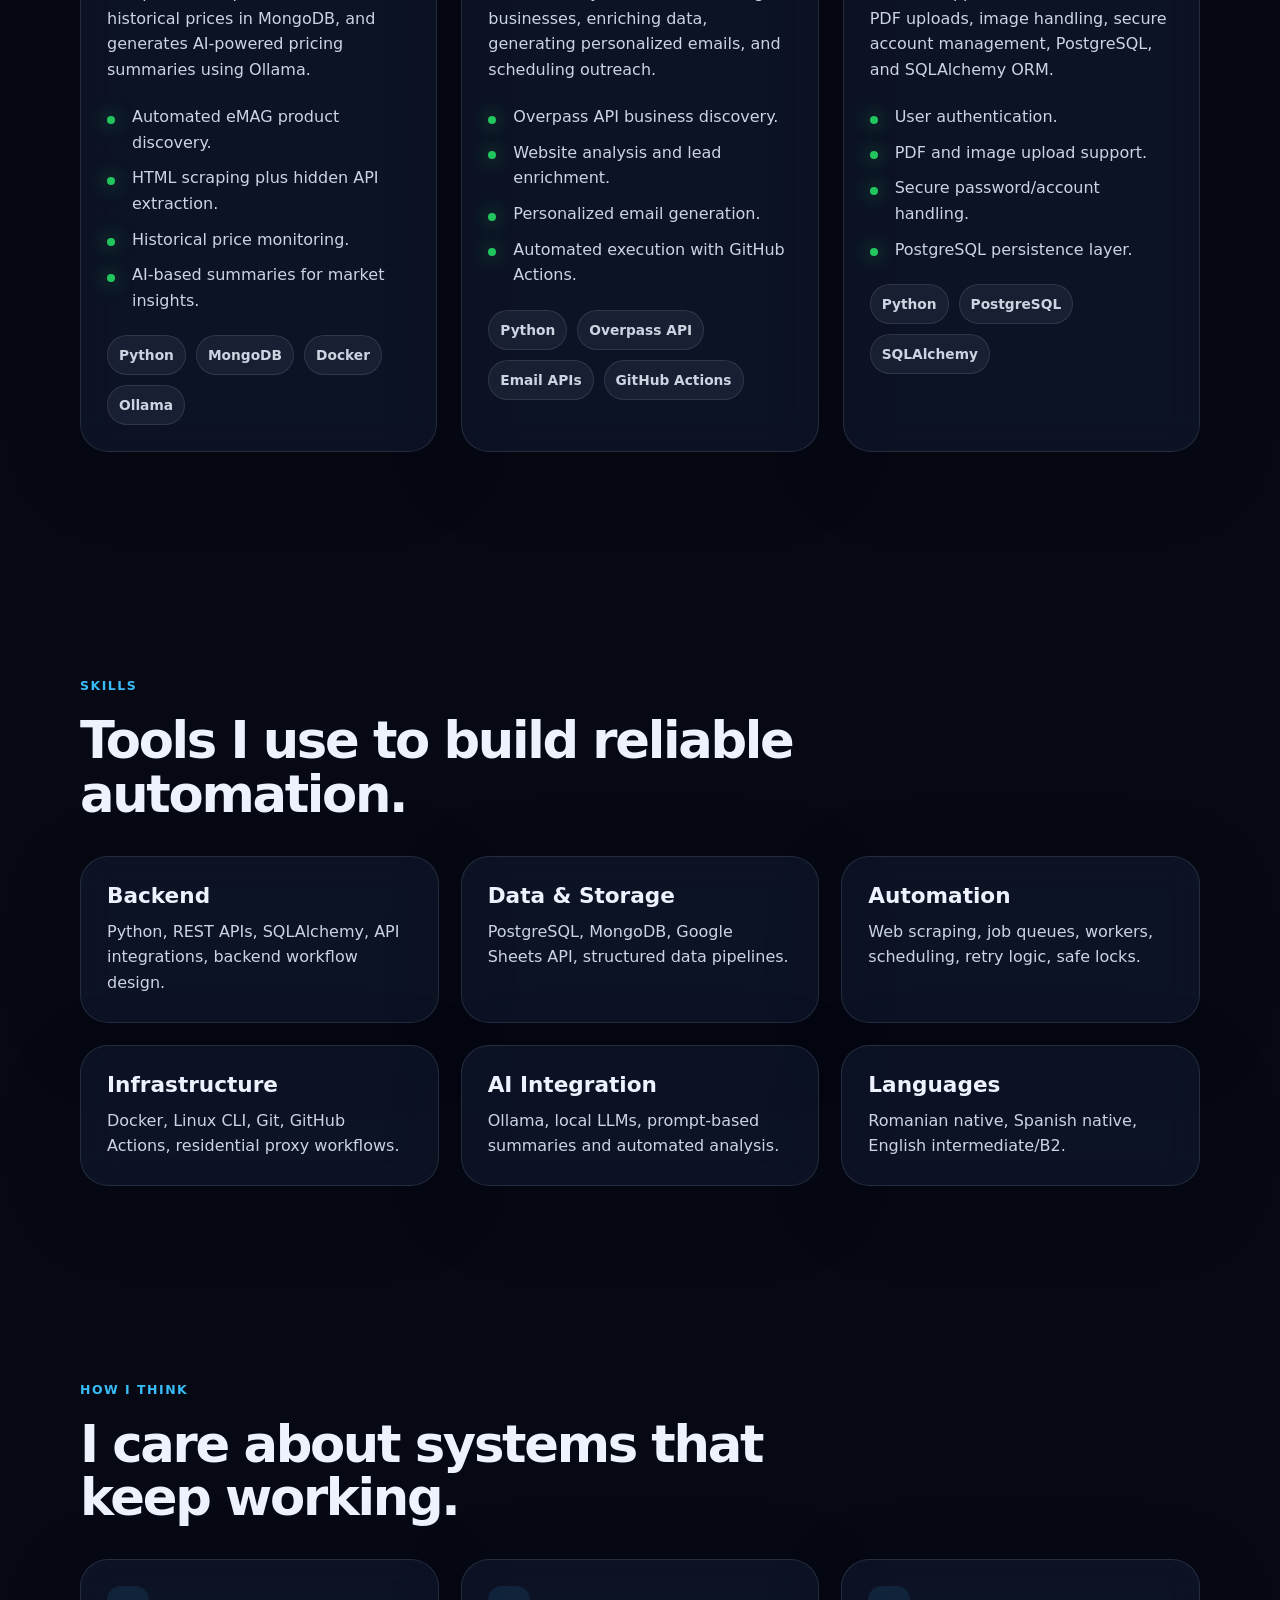
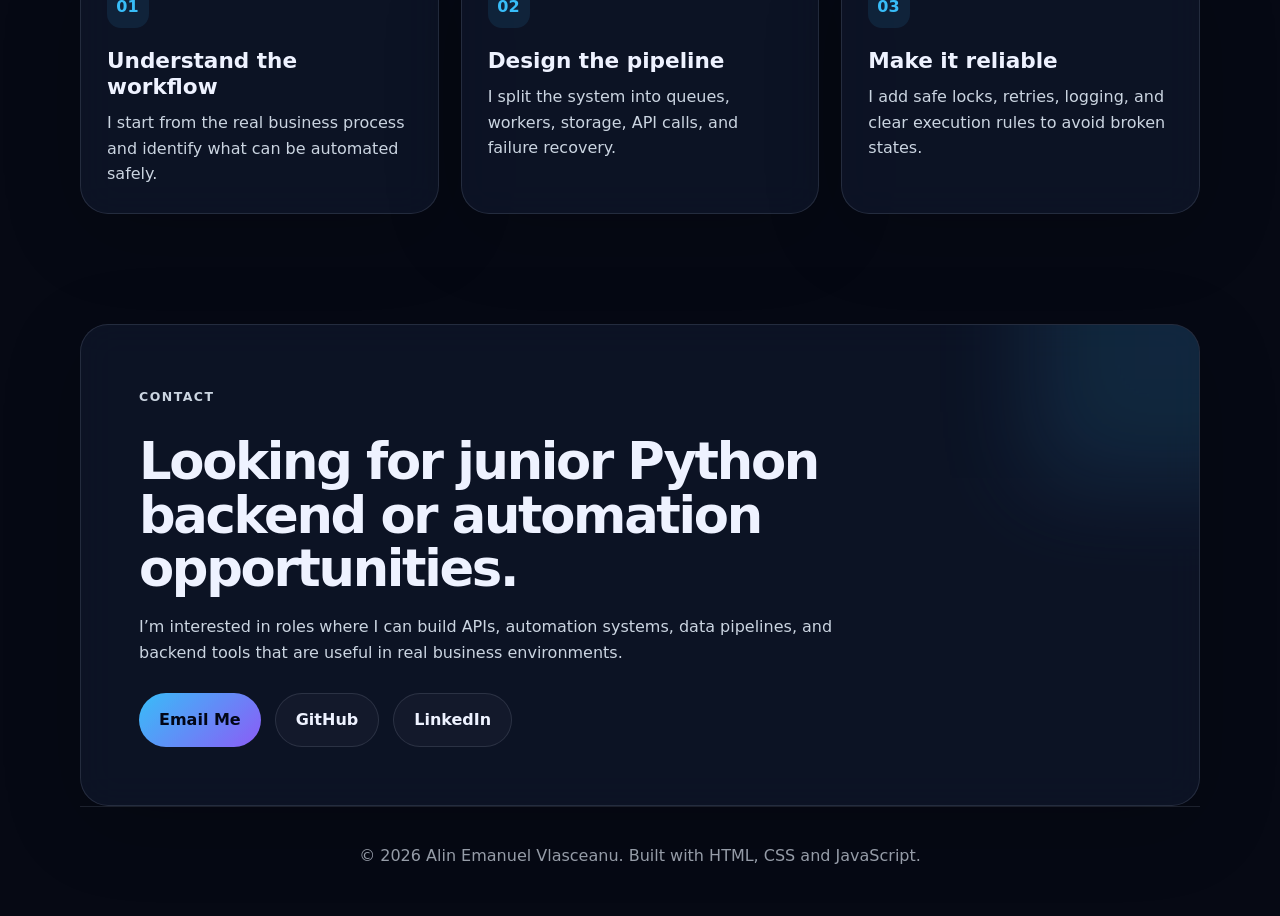
==== commit 63fb44f1: "Update index.html" ====
--- a/index.html
+++ b/index.html
@@ -127,7 +127,7 @@
           <div class="architecture">
             <div>Base Automation</div>
             <span>→</span>
-            <div>Google Sheets API Queue</div>
+            <div>API Queue</div>
             <span>→</span>
             <div>Docker Worker</div>
             <span>→</span>
@@ -137,7 +137,7 @@
           </div>
 
           <ul class="clean-list">
-            <li>Uses Google Sheets API as the central job database.</li>
+            <li>Uses Google Sheets API as the job database.</li>
             <li>Docker workers process queued synchronization tasks.</li>
             <li>Residential proxy infrastructure used for marketplace scraping.</li>
             <li>Safe-lock mechanism prevents duplicate processing.</li>
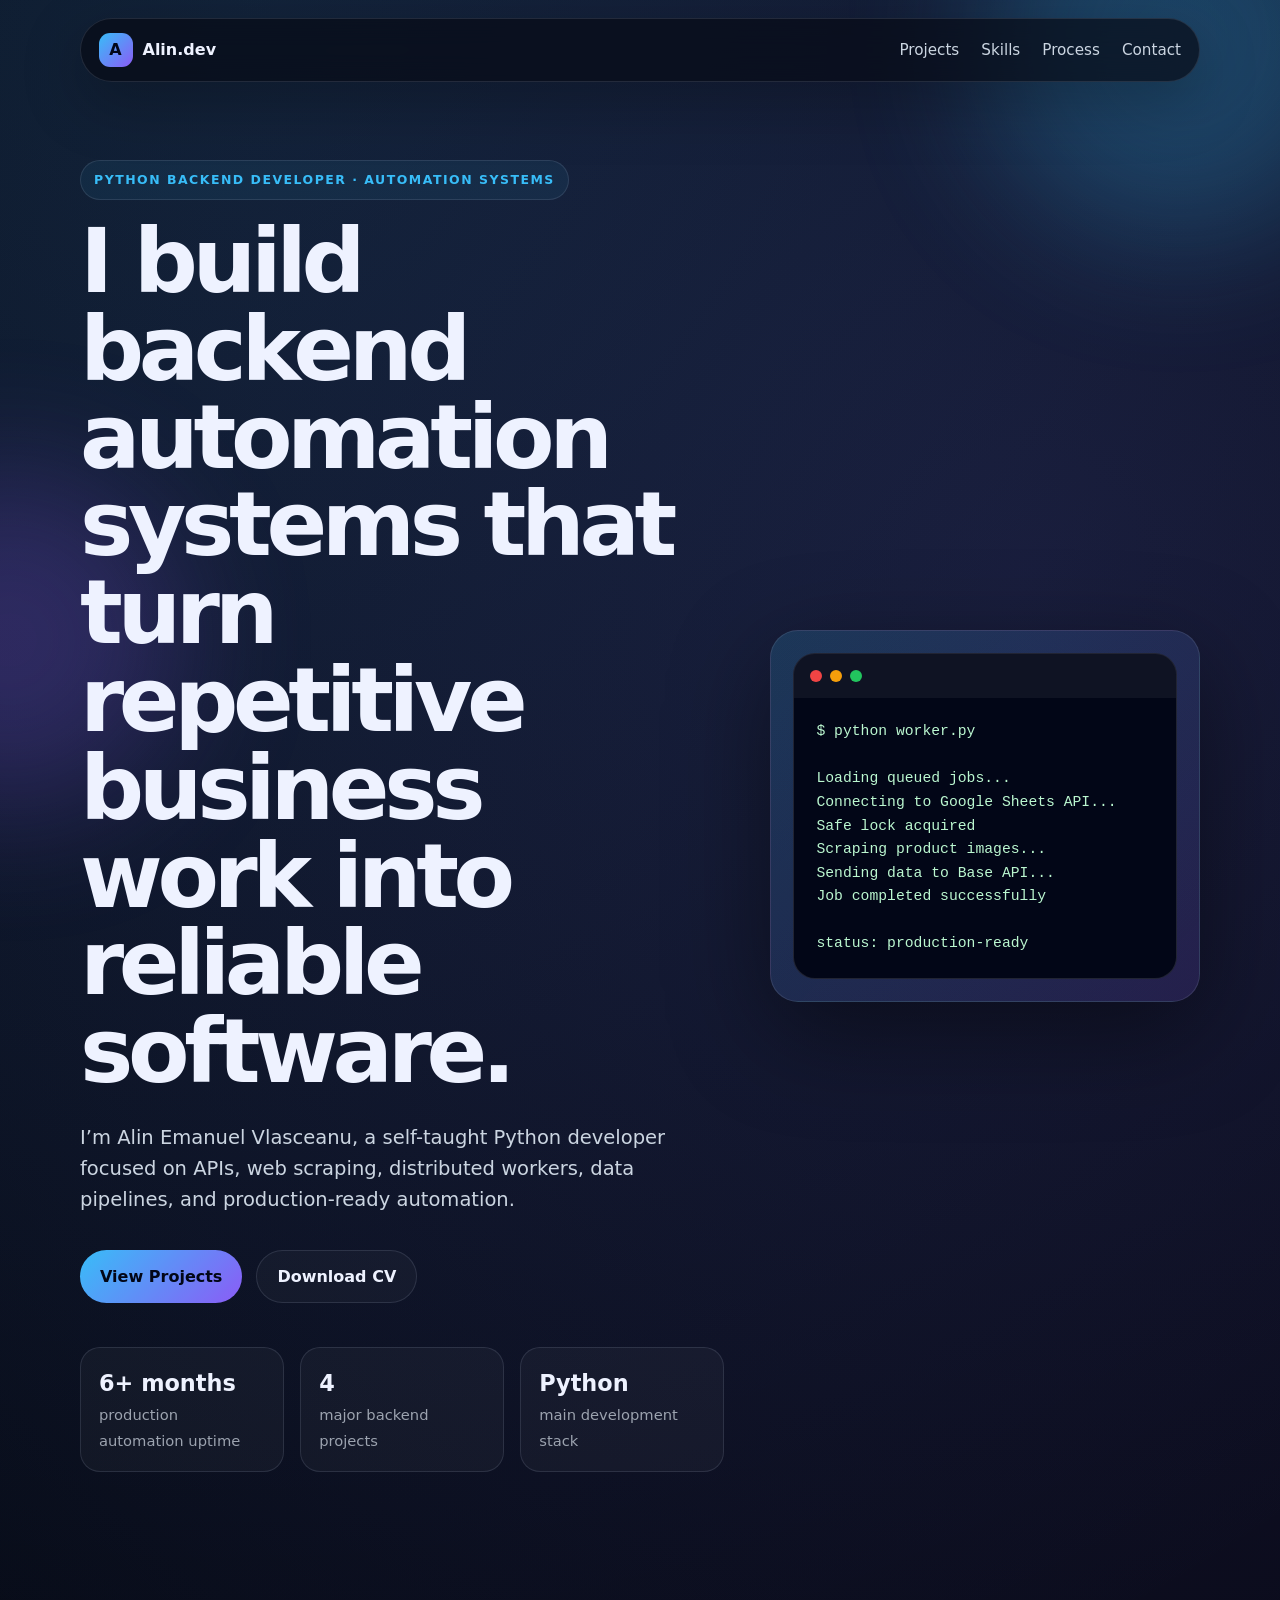
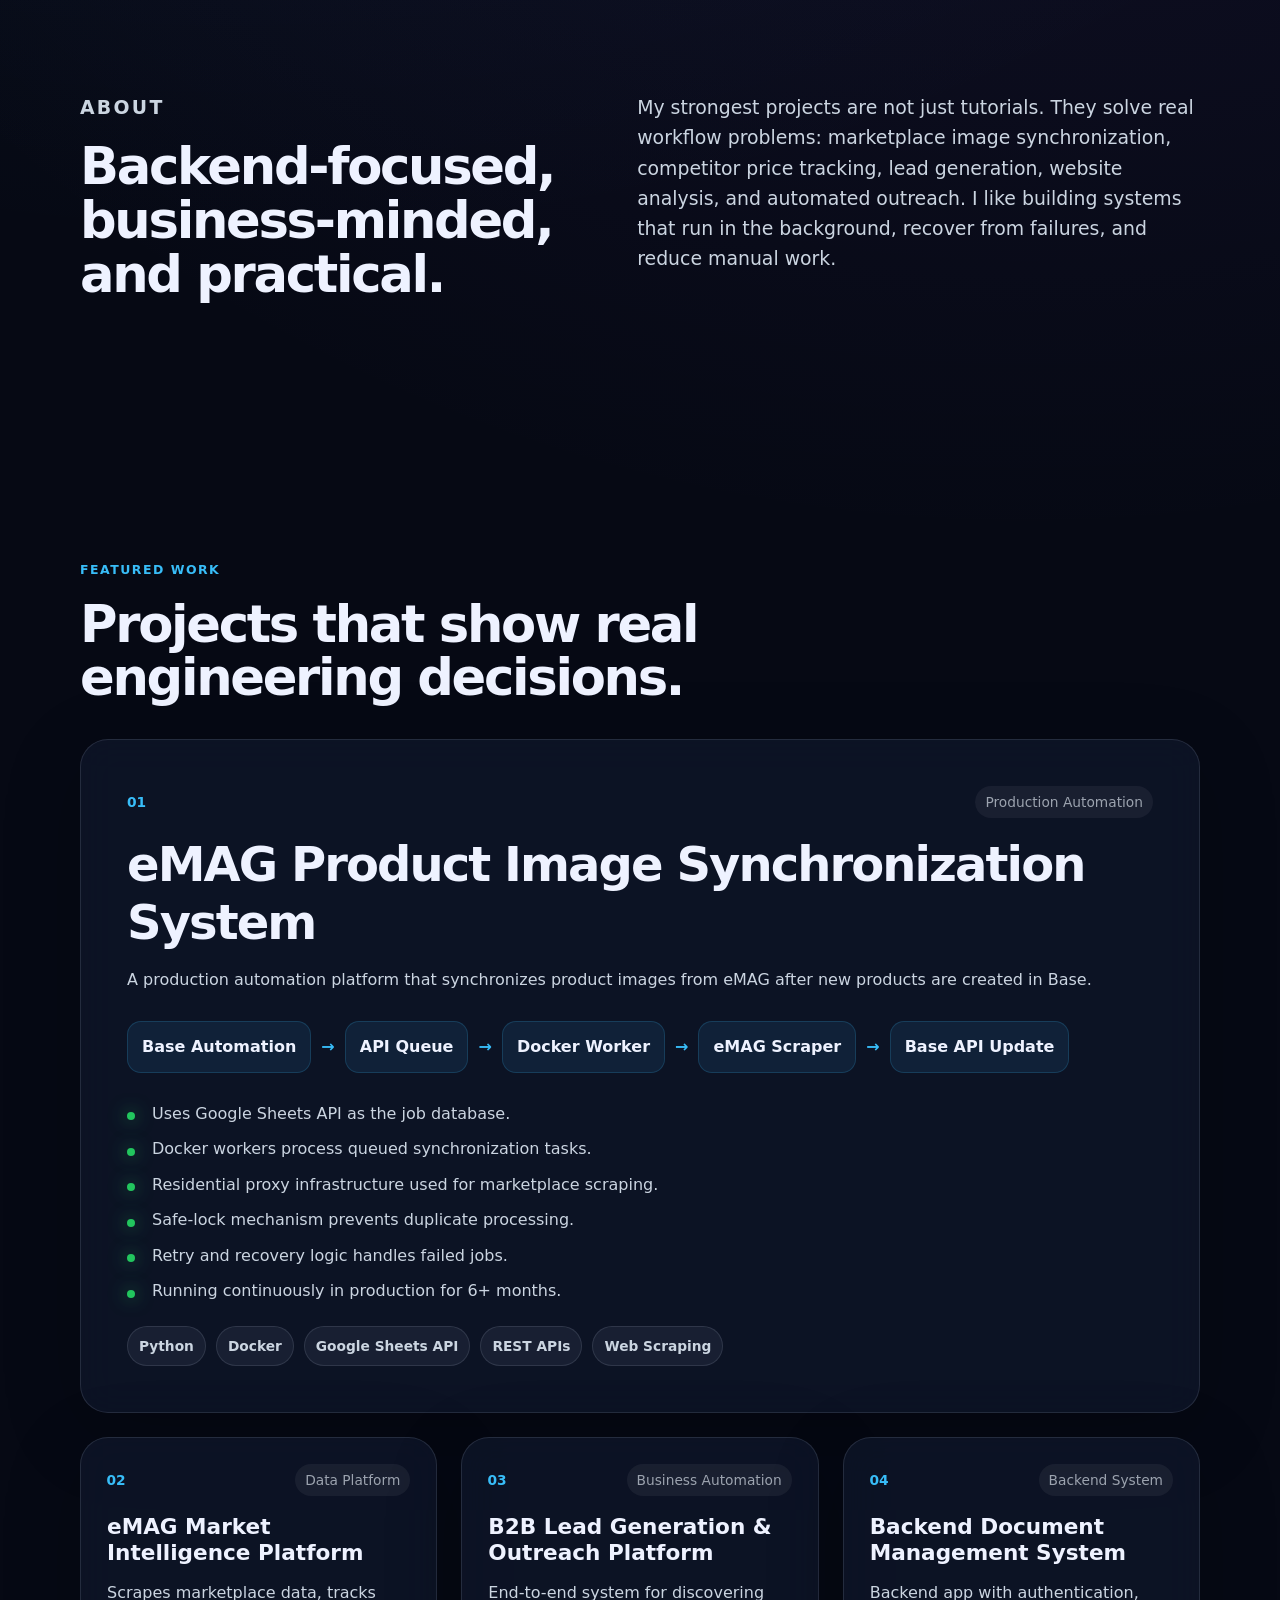
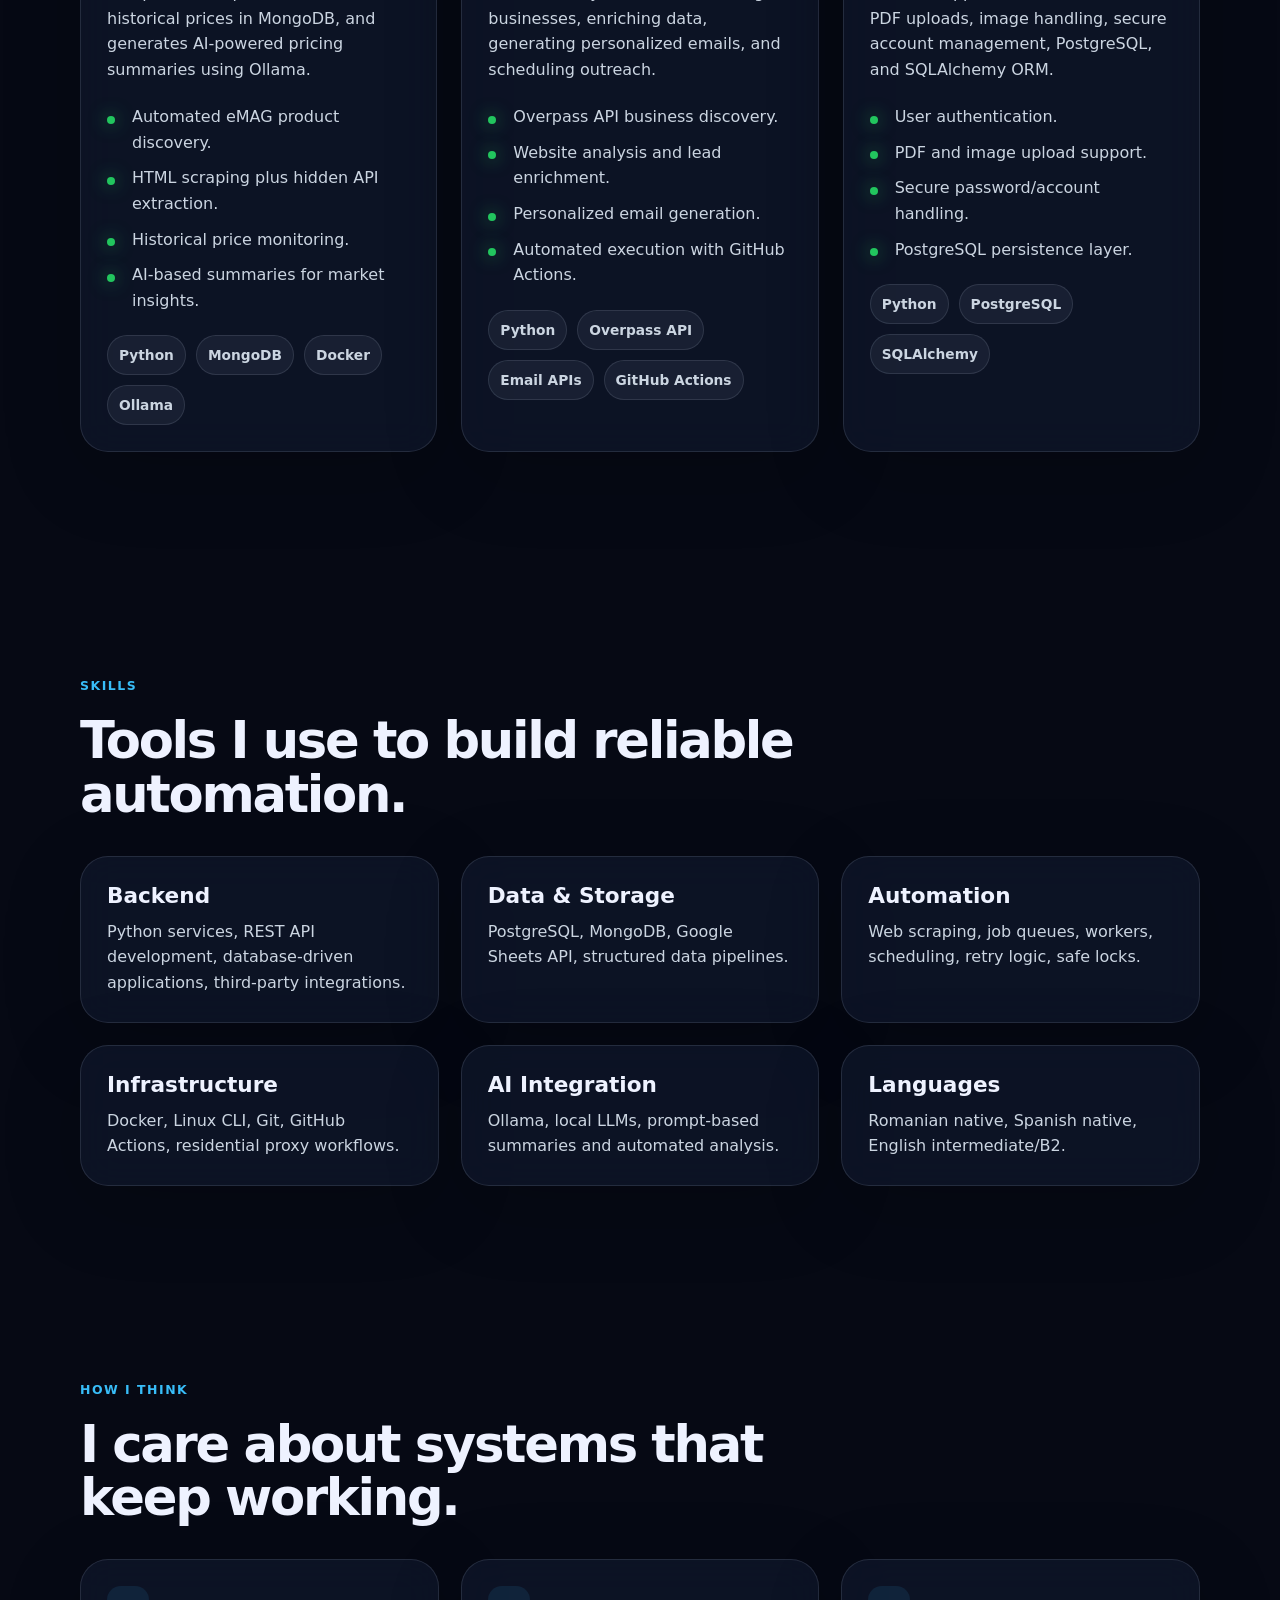
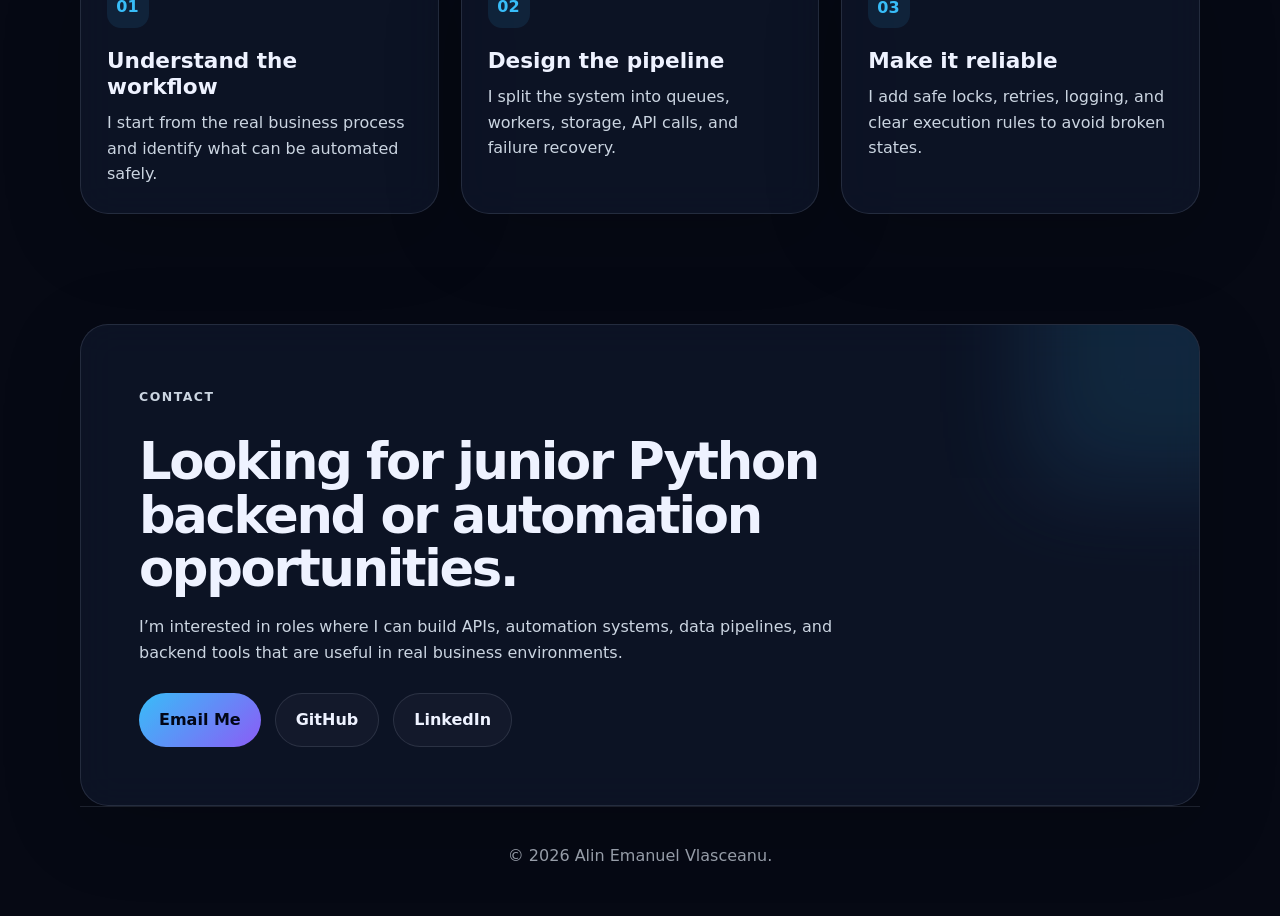
==== commit 9868719d: "edit page" ====
--- a/index.html
+++ b/index.html
@@ -6,7 +6,7 @@
 
   <title>Alin Emanuel Vlasceanu | Python Backend Developer</title>
 
-  <meta name="description" content="Portfolio of Alin Emanuel Vlasceanu, Python Backend Developer focused on backend automation, web scraping, APIs, distributed workers, and data systems." />
+  <meta name="description" content="Portfolio of Alin Emanuel Vlasceanu, Python Backend Developer focused on backend development, web scraping, APIs, and data systems." />
 
   <link rel="stylesheet" href="style.css" />
 </head>
@@ -232,7 +232,7 @@
       <div class="skills-grid">
         <div class="skill reveal">
           <h3>Backend</h3>
-          <p>Python, REST APIs, SQLAlchemy, API integrations, backend workflow design.</p>
+          <p>Python services, REST API development, database-driven applications, third-party integrations.</p>
         </div>
         <div class="skill reveal">
           <h3>Data & Storage</h3>
@@ -300,7 +300,7 @@
   </main>
 
   <footer class="footer">
-    <p>© 2026 Alin Emanuel Vlasceanu. Built with HTML, CSS and JavaScript.</p>
+    <p>© 2026 Alin Emanuel Vlasceanu.</p>
   </footer>
 
   <script src="script.js"></script>
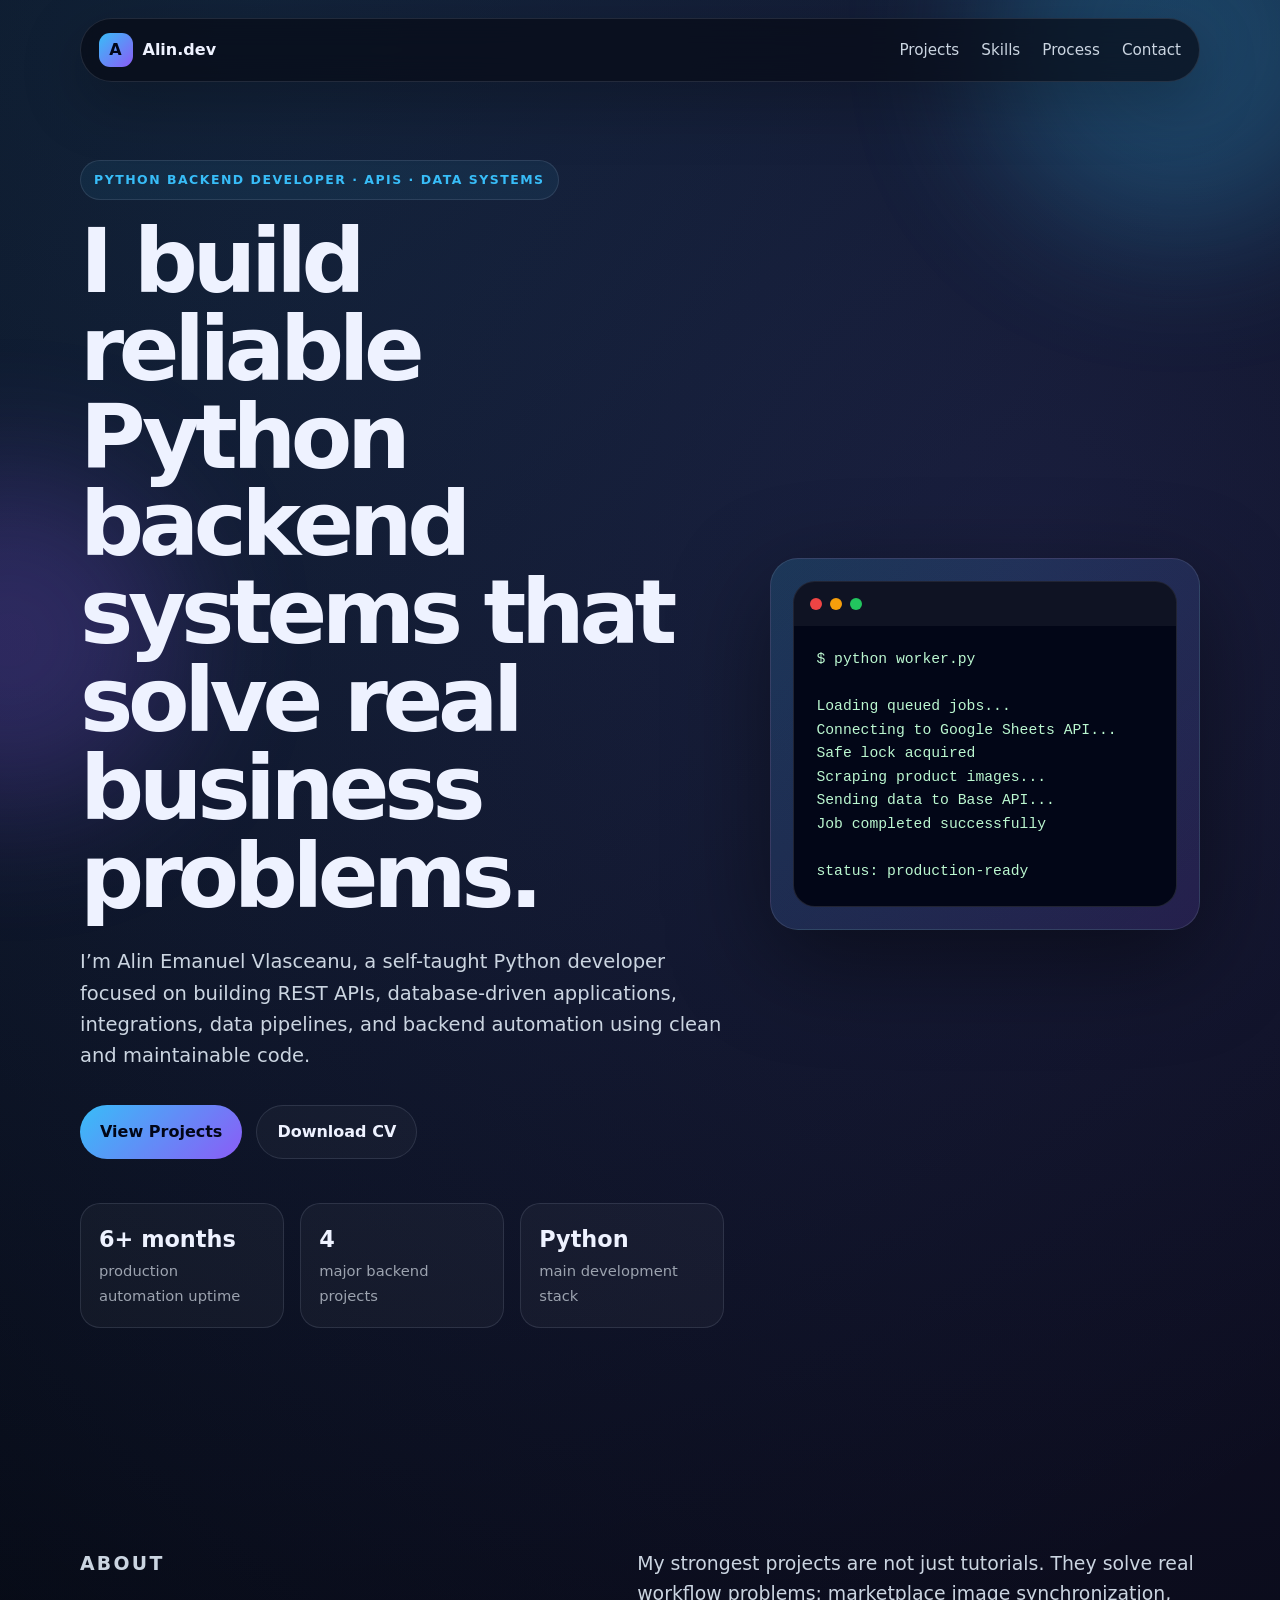
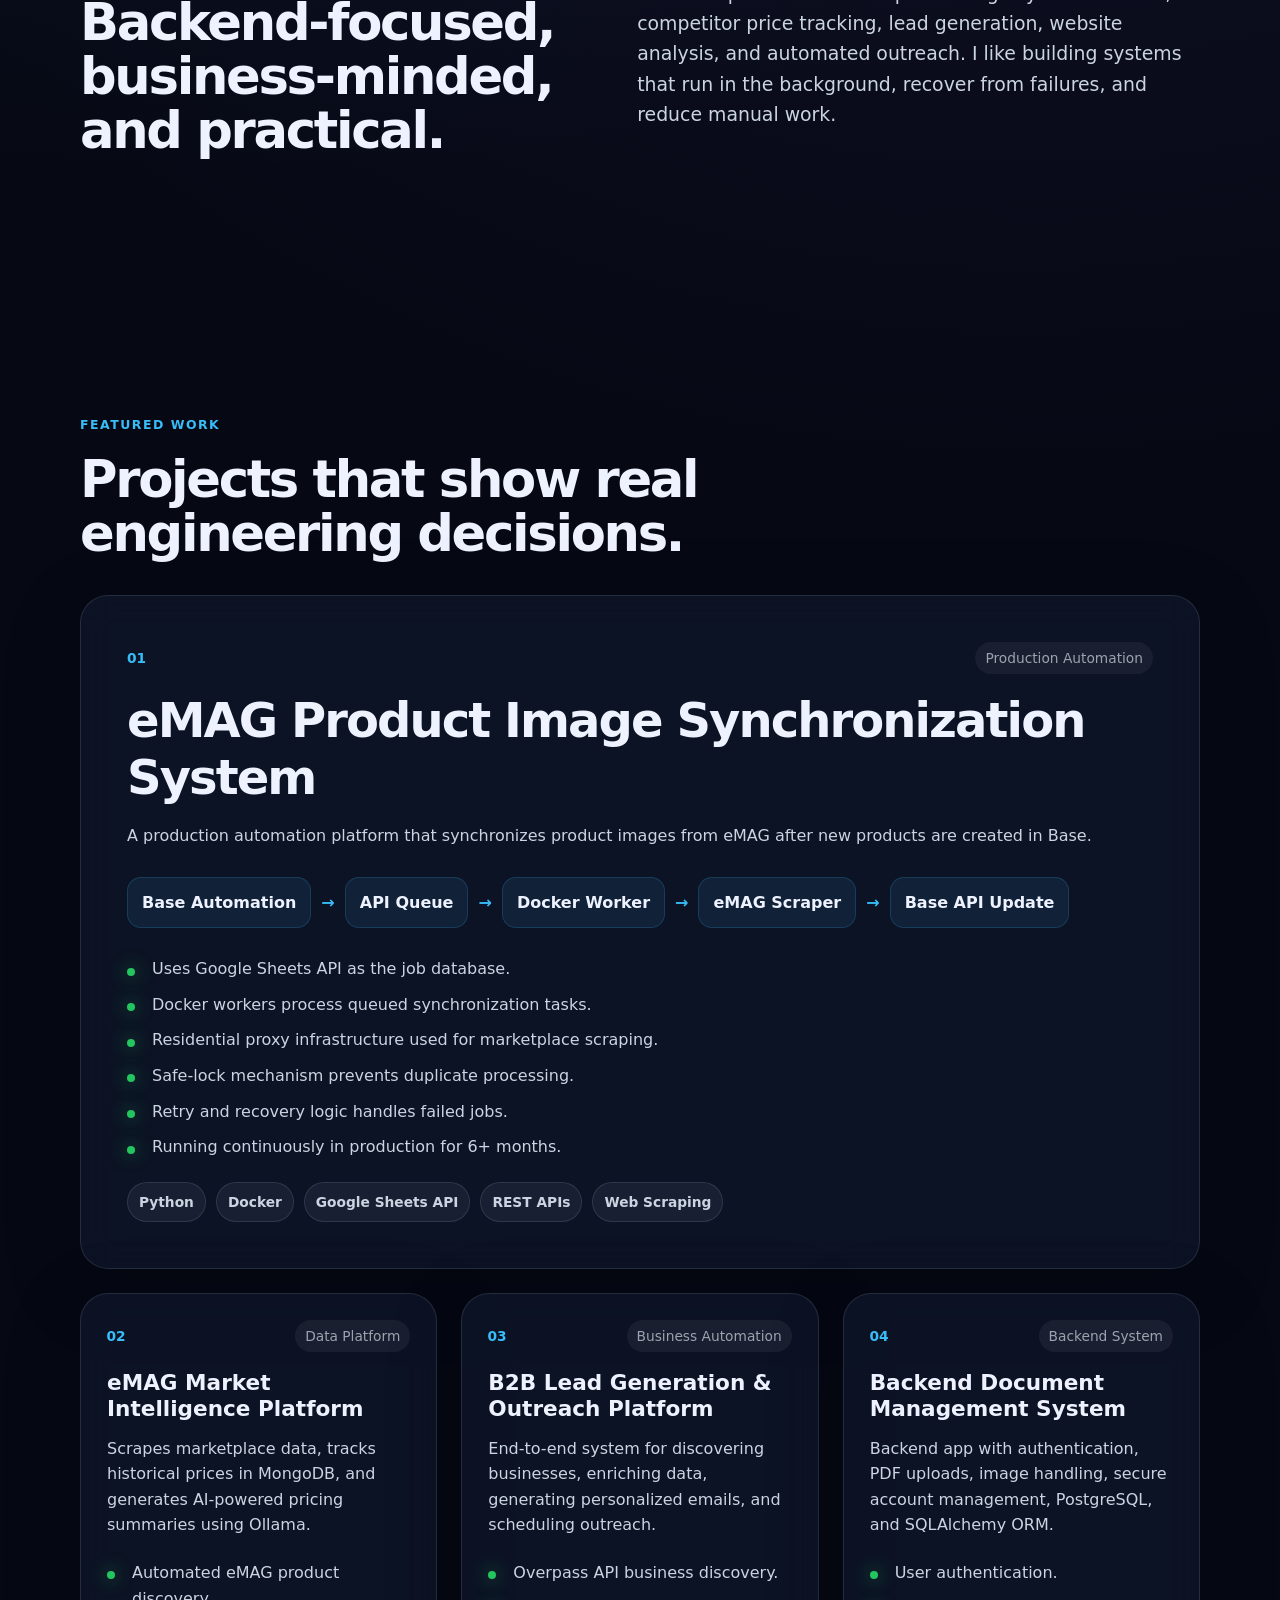
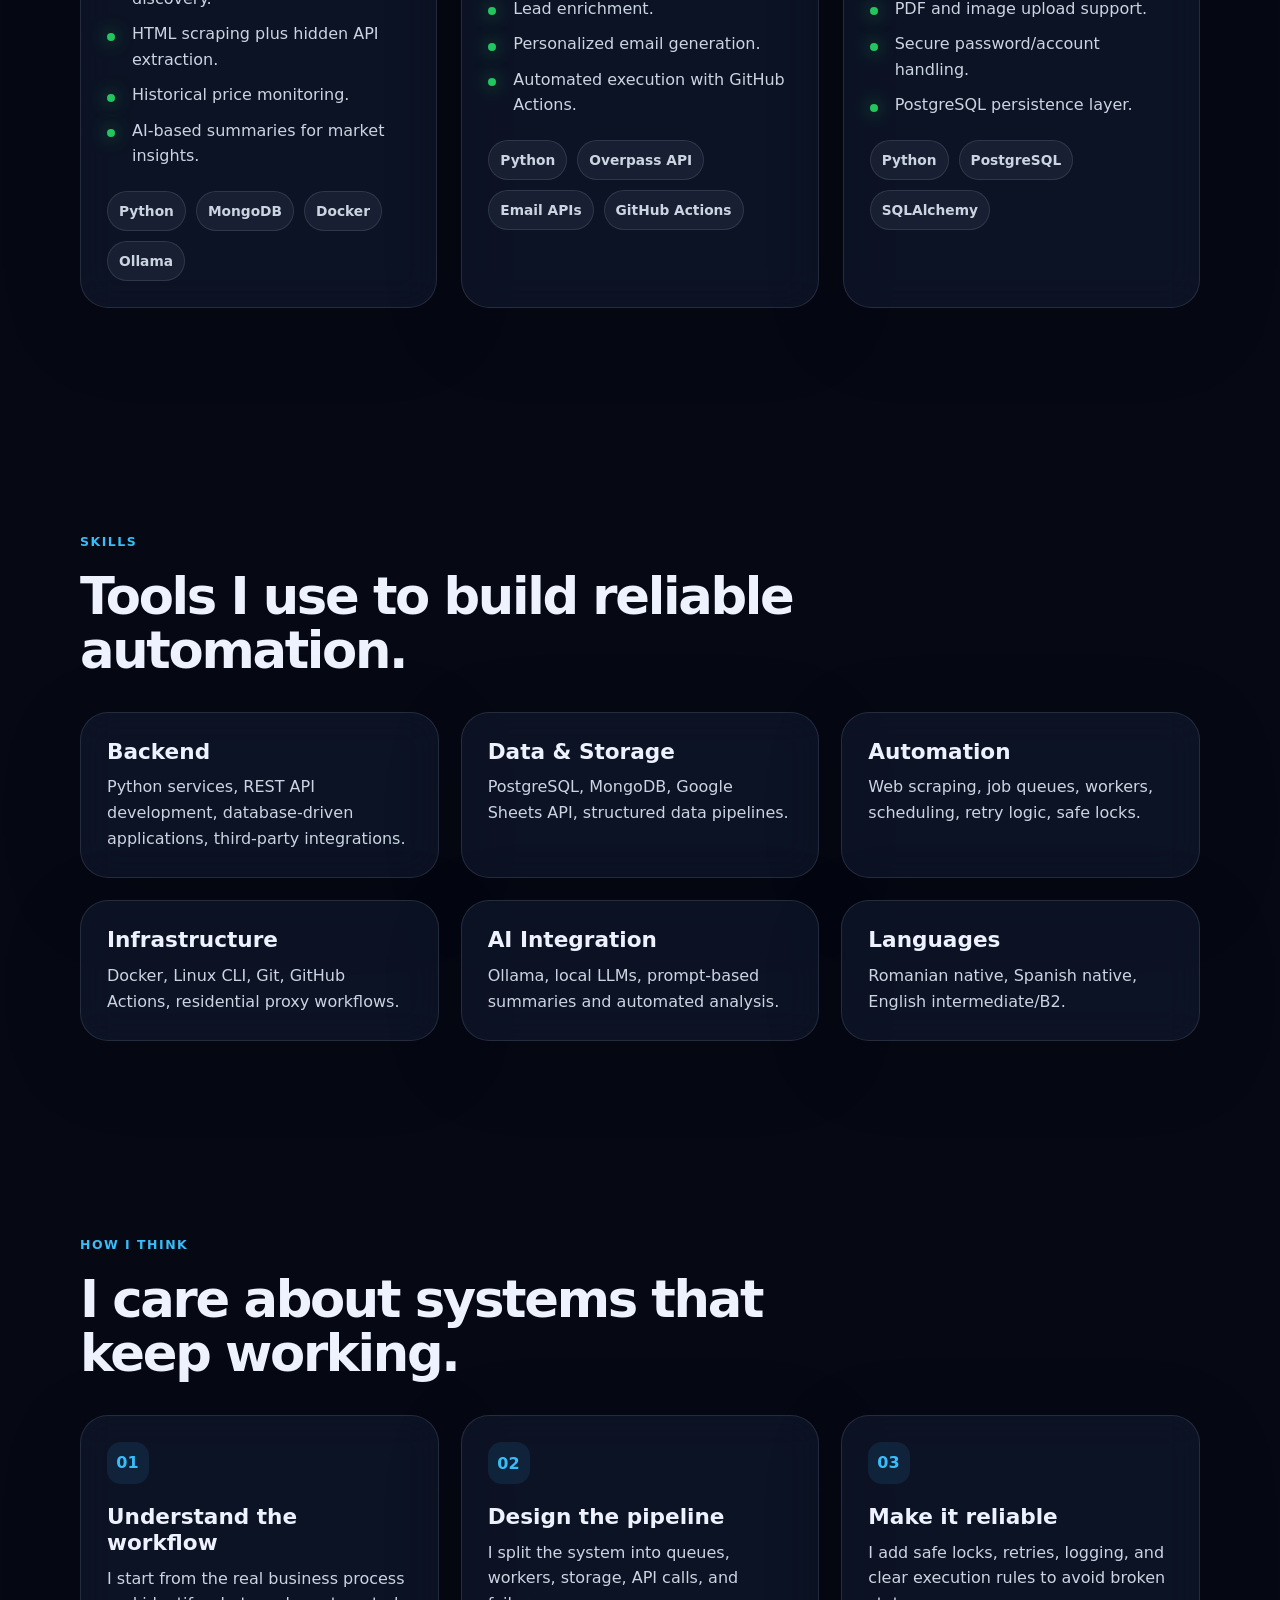
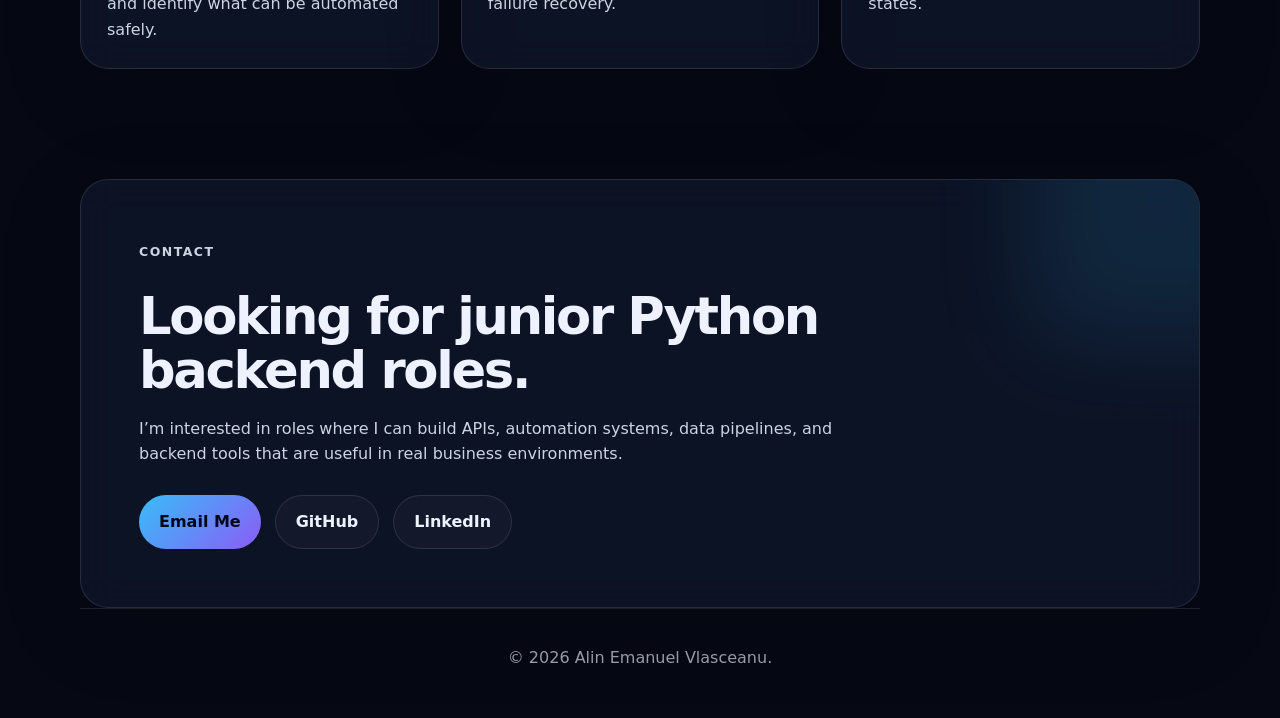
==== commit 5917e24e: "update page" ====
--- a/index.html
+++ b/index.html
@@ -6,7 +6,7 @@
 
   <title>Alin Emanuel Vlasceanu | Python Backend Developer</title>
 
-  <meta name="description" content="Portfolio of Alin Emanuel Vlasceanu, Python Backend Developer focused on backend development, web scraping, APIs, and data systems." />
+  <meta name="description" content="Portfolio of Alin Emanuel Vlasceanu, Python Developer focused on backend development, web scraping, APIs, and data systems." />
 
   <link rel="stylesheet" href="style.css" />
 </head>
@@ -38,15 +38,16 @@
 
     <section class="hero section">
       <div class="hero-content reveal">
-        <p class="pill">Python Backend Developer · Automation Systems</p>
+        <p class="pill">Python Backend Developer · APIs · Data Systems</p>
 
         <h1>
-          I build backend automation systems that turn repetitive business work into reliable software.
+          I build reliable Python backend systems that solve real business problems.
         </h1>
 
         <p class="hero-text">
-          I’m Alin Emanuel Vlasceanu, a self-taught Python developer focused on APIs,
-          web scraping, distributed workers, data pipelines, and production-ready automation.
+          I’m Alin Emanuel Vlasceanu, a self-taught Python developer focused on building
+          REST APIs, database-driven applications, integrations, data pipelines, and
+          backend automation using clean and maintainable code.
         </p>
 
         <div class="hero-actions">
@@ -189,7 +190,7 @@
             </p>
             <ul class="clean-list">
               <li>Overpass API business discovery.</li>
-              <li>Website analysis and lead enrichment.</li>
+              <li>Lead enrichment.</li>
               <li>Personalized email generation.</li>
               <li>Automated execution with GitHub Actions.</li>
             </ul>
@@ -284,7 +285,7 @@
 
     <section id="contact" class="section contact reveal">
       <p class="eyebrow">Contact</p>
-      <h2>Looking for junior Python backend or automation opportunities.</h2>
+      <h2>Looking for junior Python backend roles.</h2>
       <p>
         I’m interested in roles where I can build APIs, automation systems,
         data pipelines, and backend tools that are useful in real business environments.
